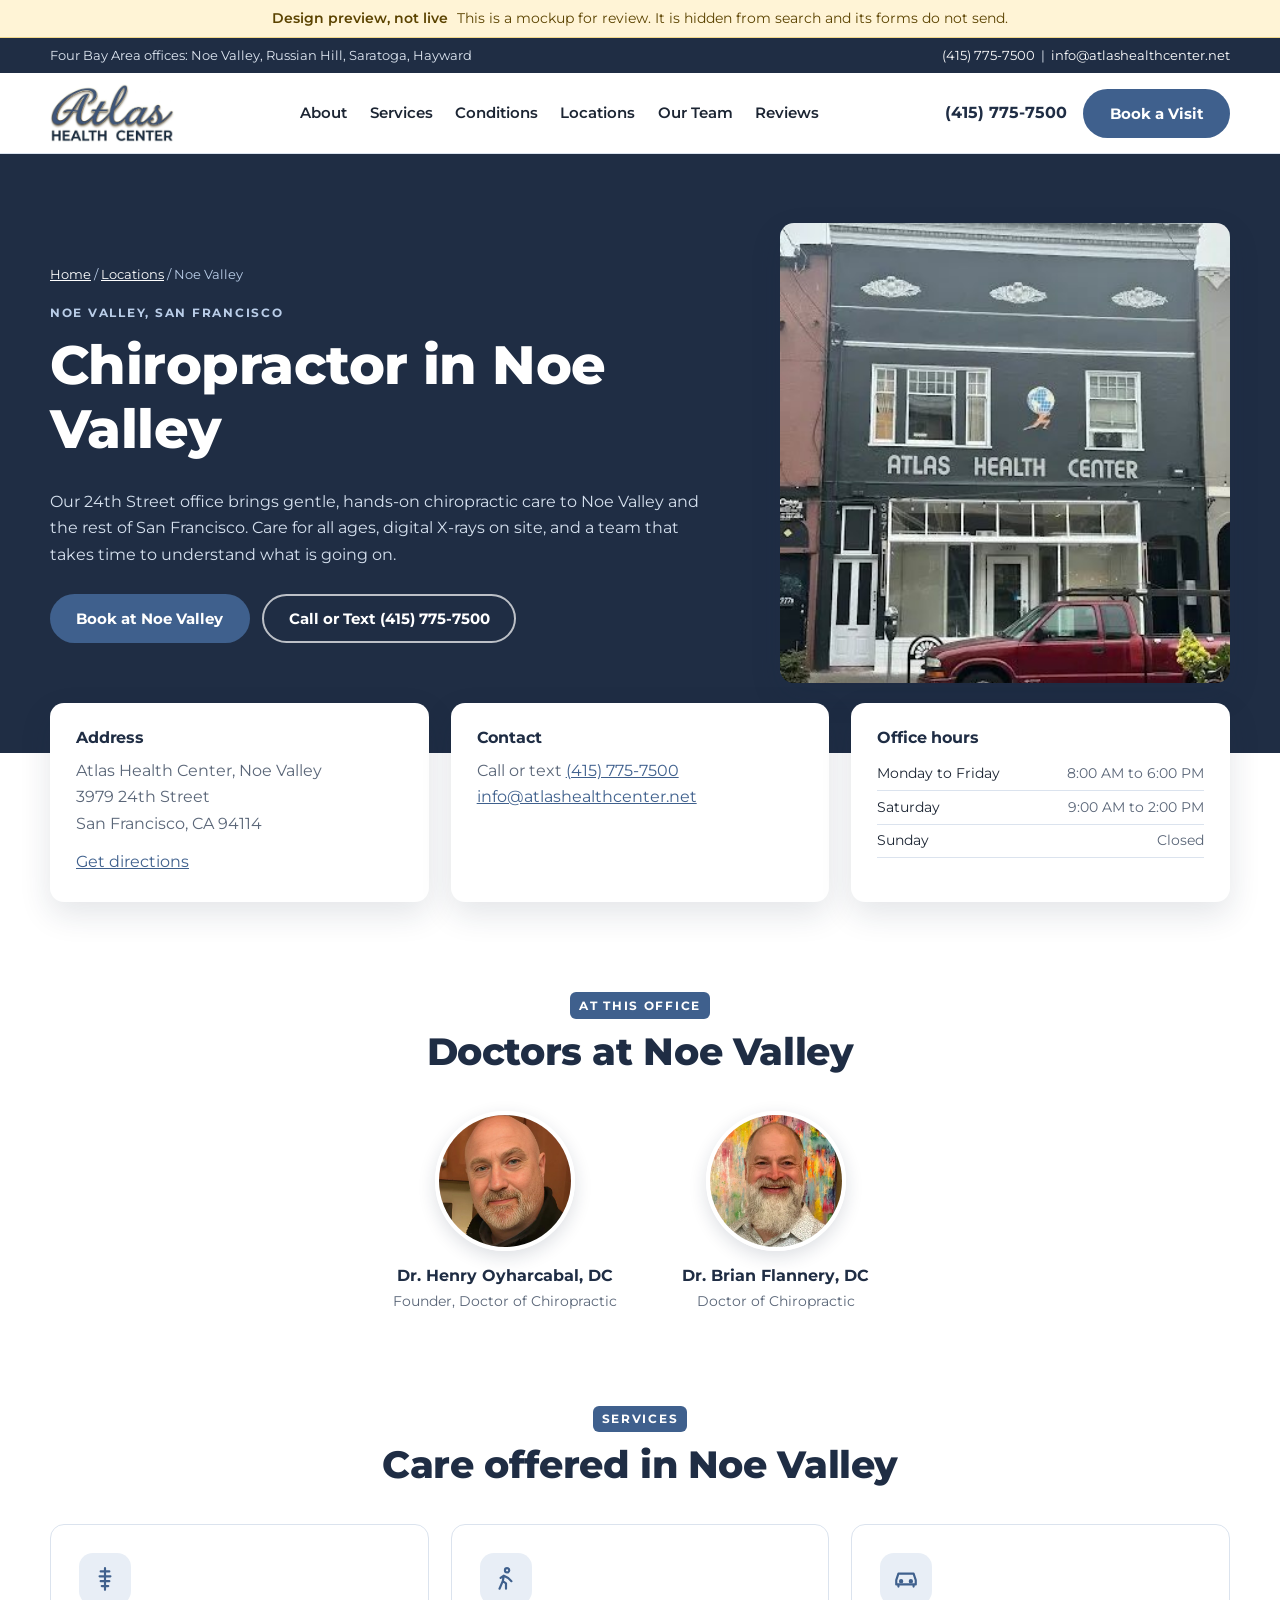
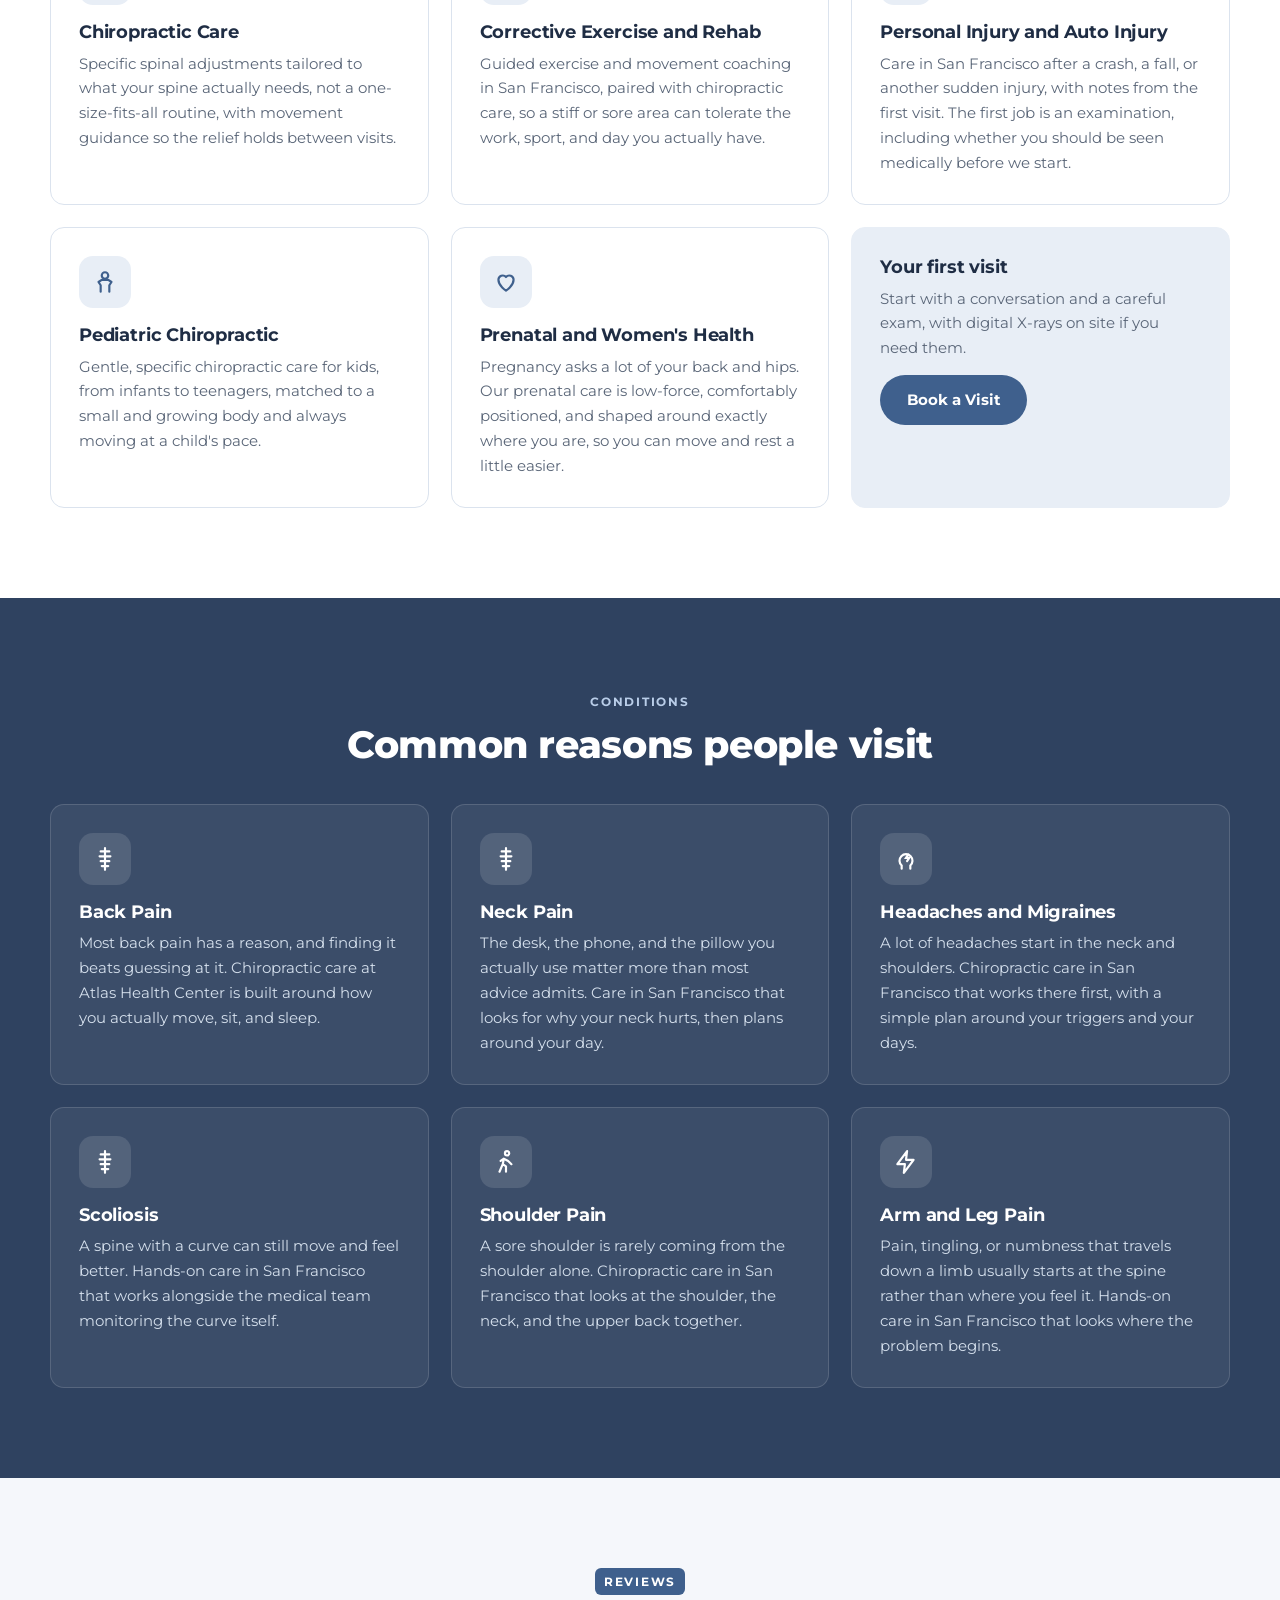
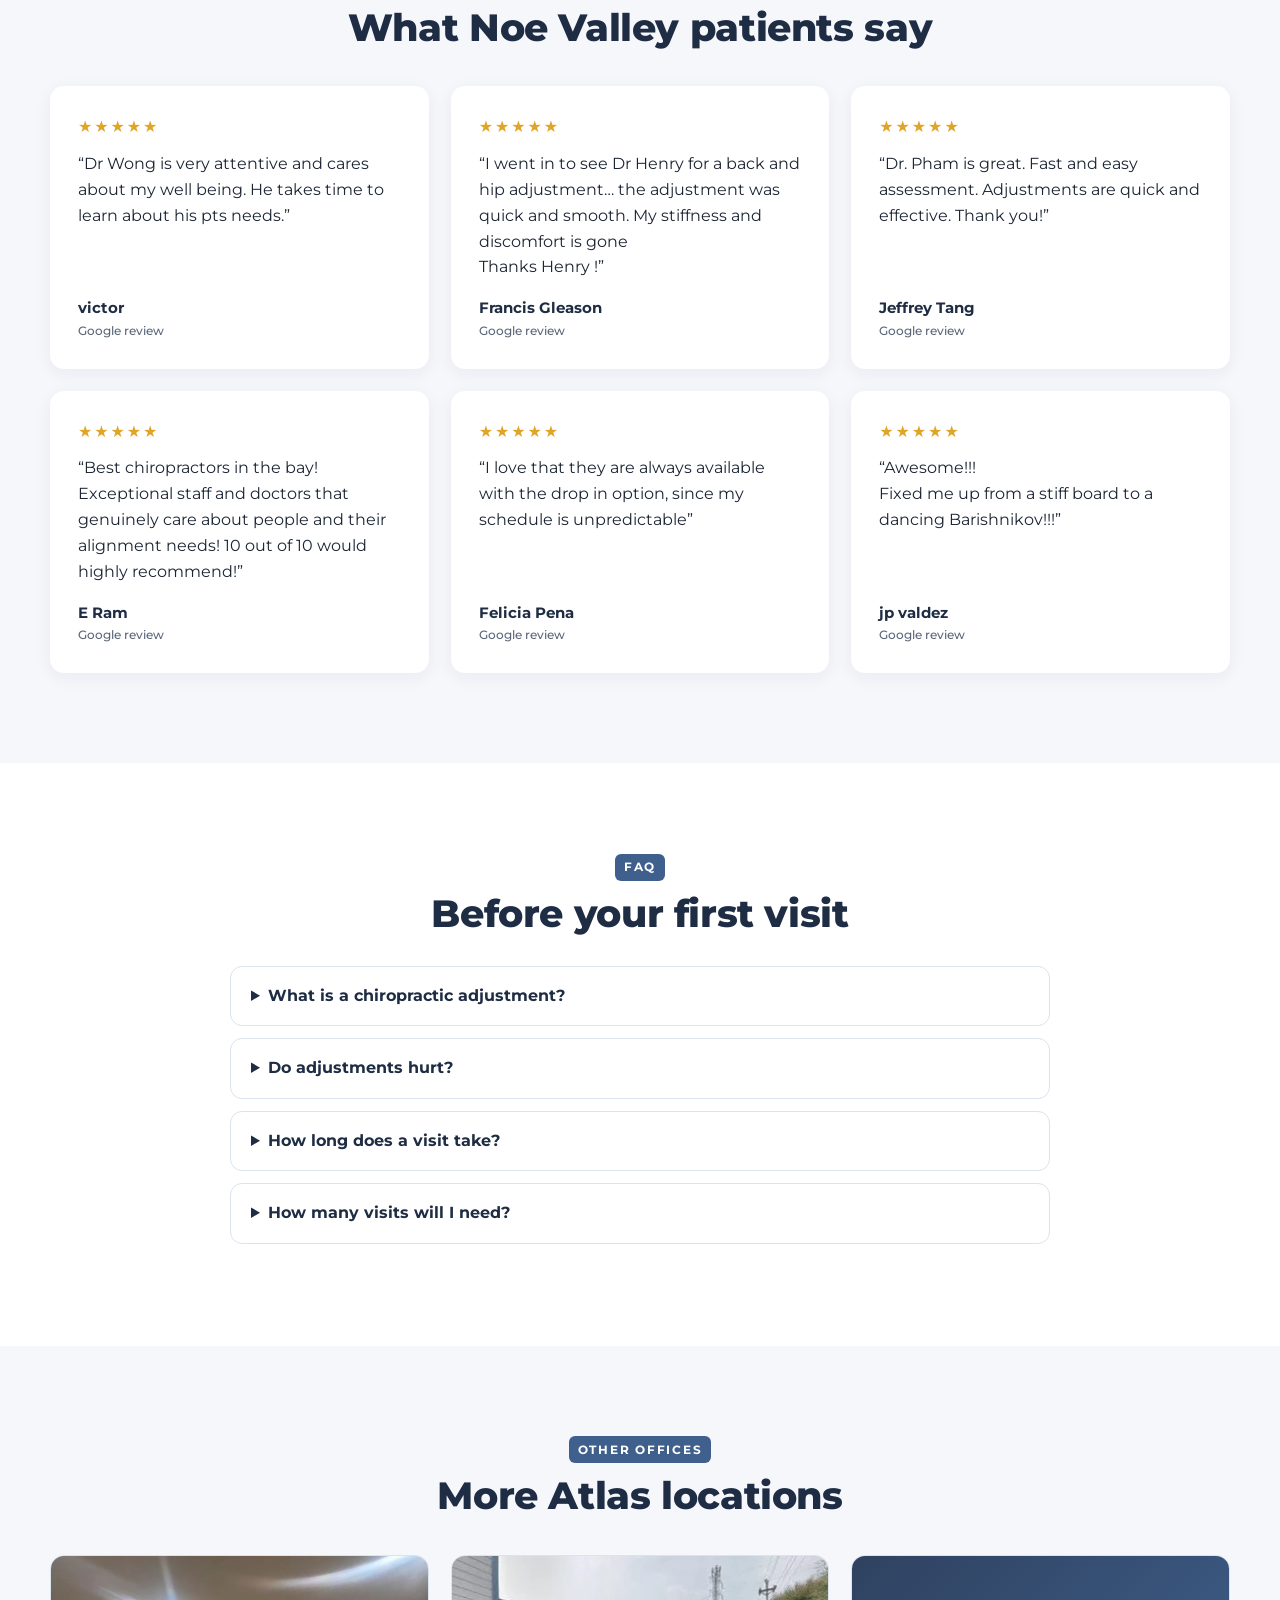
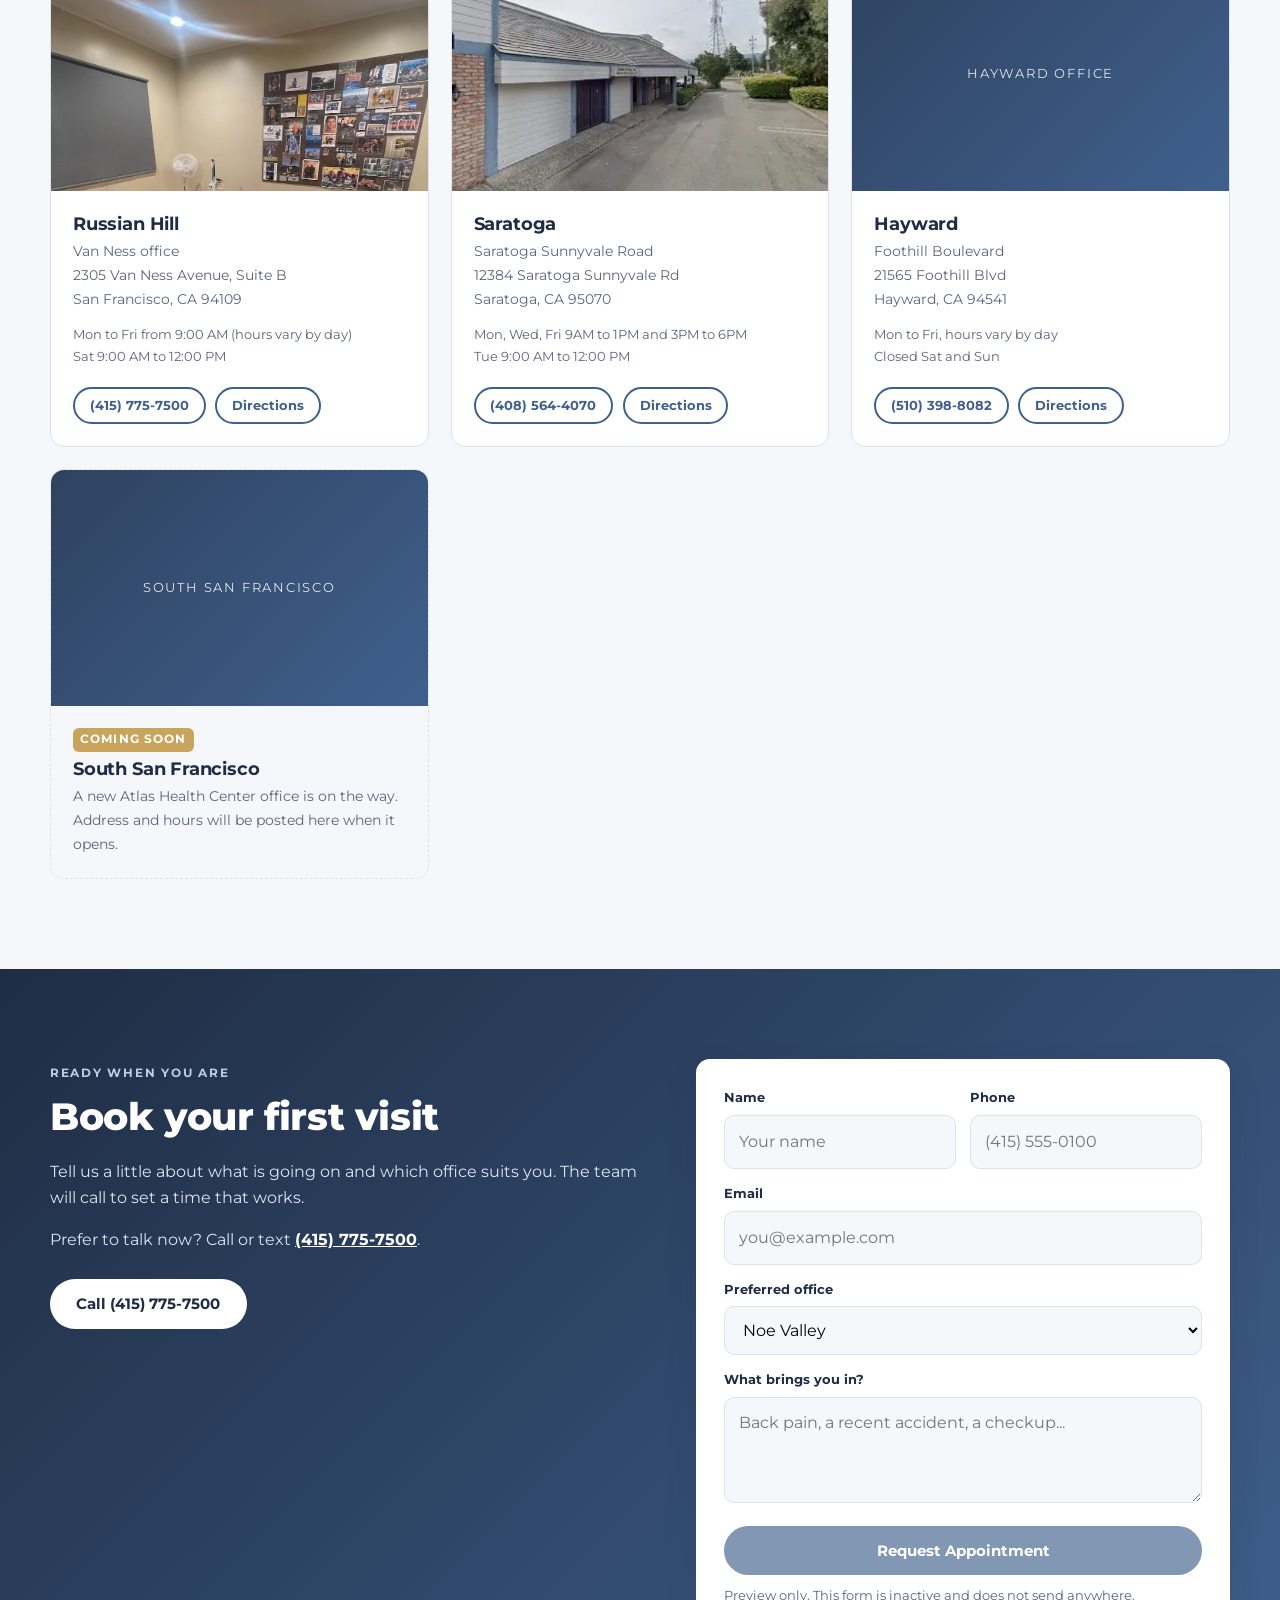
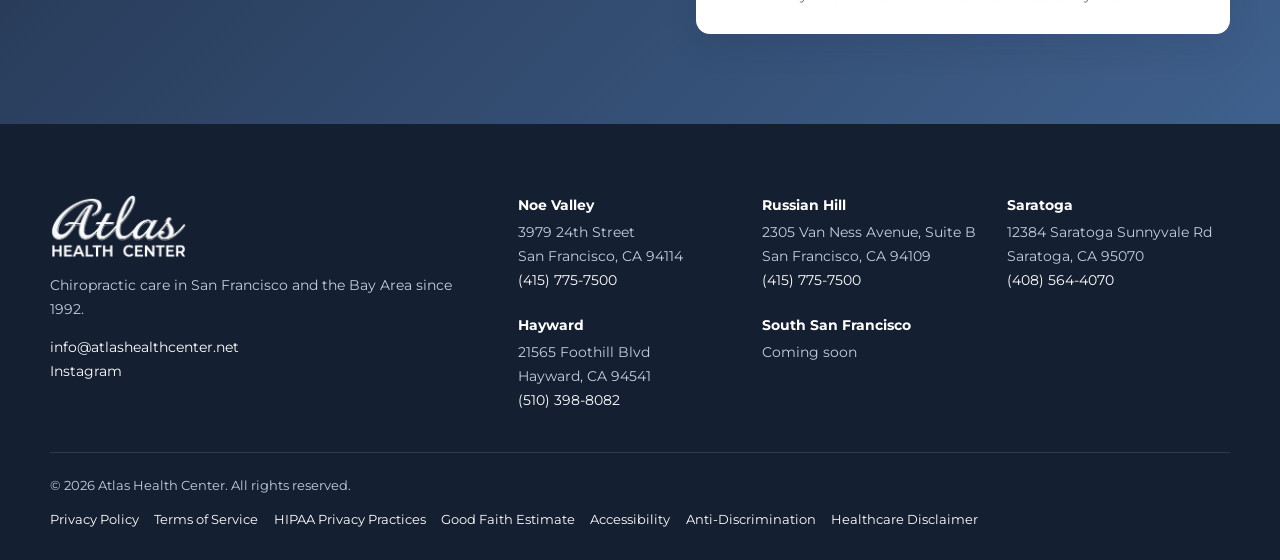
==== noe-valley/index.html @ 64e7df33 "Atlas Health Center preview: homepage + Noe Valley location page (noindex, preview only)" ====
<!doctype html>
<html lang="en"><head>
<meta charset="utf-8"><meta name="viewport" content="width=device-width,initial-scale=1">
<meta name="robots" content="noindex,nofollow"><meta name="googlebot" content="noindex,nofollow">
<title>Chiropractor in Noe Valley, San Francisco | Atlas Health Center</title><meta name="description" content="Atlas Health Center Noe Valley: chiropractic care at 3979 24th Street, San Francisco, CA 94114. Call or text (415) 775-7500.">
<link rel="icon" href="../assets/img/favicon.png">
<link rel="preconnect" href="https://fonts.googleapis.com"><link rel="preconnect" href="https://fonts.gstatic.com" crossorigin>
<link href="https://fonts.googleapis.com/css2?family=Montserrat:wght@400;500;600;700;800&display=swap" rel="stylesheet">
<link rel="stylesheet" href="../assets/css/site.css">
</head><body>
<div class="preview-banner">Design preview, not live <span>This is a mockup for review. It is hidden from search and its forms do not send.</span></div>
<div class="util"><div class="wrap"><span class="hide-m">Four Bay Area offices: Noe Valley, Russian Hill, Saratoga, Hayward</span><span><a href="tel:4157757500">(415) 775-7500</a> &nbsp;|&nbsp; <a href="mailto:info@atlashealthcenter.net">info@atlashealthcenter.net</a></span></div></div>
<header class="header"><div class="wrap">
<a class="logo" href="../" aria-label="Atlas Health Center home"><img src="../assets/img/atlas-logo.png" alt="Atlas Health Center" width="124" height="58"></a>
<nav class="nav" id="nav" aria-label="Main"><a href="../#about">About</a><a href="../#services">Services</a><a href="../#conditions">Conditions</a><a href="../#locations">Locations</a><a href="../#team">Our Team</a><a href="../#reviews">Reviews</a></nav>
<div class="head-cta"><a class="head-phone" href="tel:4157757500">(415) 775-7500</a><a class="btn btn-primary" href="#book">Book a Visit</a>
<button class="menu-btn" aria-label="Open menu" aria-expanded="false" onclick="var n=document.getElementById('nav');n.classList.toggle('open');this.setAttribute('aria-expanded',n.classList.contains('open'))"><span></span><span></span><span></span></button></div>
</div></header>
<main>
<section class="lhero"><div class="wrap split">
<div><div class="crumb"><a href="../">Home</a> / <a href="../#locations">Locations</a> / Noe Valley</div>
<span class="eyebrow">Noe Valley, San Francisco</span><h1>Chiropractor in Noe Valley</h1>
<p>Our 24th Street office brings gentle, hands-on chiropractic care to Noe Valley and the rest of San Francisco. Care for all ages, digital X-rays on site, and a team that takes time to understand what is going on.</p>
<div class="hero-actions"><a class="btn btn-primary" href="#book">Book at Noe Valley</a><a class="btn btn-ghost" href="tel:4157757500">Call or Text (415) 775-7500</a></div></div>
<img src="../assets/img/noe-valley-exterior.jpg" alt="Atlas Health Center storefront on 24th Street in Noe Valley" style="border-radius:var(--radius);object-fit:cover;width:100%">
</div></section>

<div class="wrap info">
<div class="ibox"><h3>Address</h3><p>Atlas Health Center, Noe Valley<br>3979 24th Street<br>San Francisco, CA 94114</p><p style="margin-top:12px"><a href="https://www.google.com/maps/search/?api=1&query=3979+24th+Street+San+Francisco+CA+94114" target="_blank" rel="noopener">Get directions</a></p></div>
<div class="ibox"><h3>Contact</h3><p>Call or text <a href="tel:4157757500">(415) 775-7500</a><br><a href="mailto:info@atlashealthcenter.net">info@atlashealthcenter.net</a></p></div>
<div class="ibox"><h3>Office hours</h3><table class="hours"><tr><td>Monday to Friday</td><td>8:00 AM to 6:00 PM</td></tr><tr><td>Saturday</td><td>9:00 AM to 2:00 PM</td></tr><tr><td>Sunday</td><td>Closed</td></tr></table></div>
</div>

<section><div class="wrap">
<div class="center"><span class="eyebrow tag">At this office</span><h2>Doctors at Noe Valley</h2></div>
<div class="grid team" style="margin-top:36px;max-width:520px;margin-inline:auto"><div class="tm"><img src="../assets/img/t-oyharcabal.jpg" alt="Dr. Henry Oyharcabal, DC" loading="lazy" width="140" height="140"><b>Dr. Henry Oyharcabal, DC</b><span>Founder, Doctor of Chiropractic</span></div><div class="tm"><img src="../assets/img/t-flannery.jpg" alt="Dr. Brian Flannery, DC" loading="lazy" width="140" height="140"><b>Dr. Brian Flannery, DC</b><span>Doctor of Chiropractic</span></div></div>
</div></section>

<section style="padding-top:0"><div class="wrap">
<div class="center"><span class="eyebrow tag">Services</span><h2>Care offered in Noe Valley</h2></div>
<div class="grid g3" style="margin-top:36px"><div class="scard"><div class="ic"><svg width="26" height="26" viewBox="0 0 24 24" fill="none" stroke="currentColor" stroke-width="2" stroke-linecap="round"><path d="M12 2v20M8 5h8M7 9.5h10M8 14h8M9 18.5h6"/></svg></div><h3>Chiropractic Care</h3><p>Specific spinal adjustments tailored to what your spine actually needs, not a one-size-fits-all routine, with movement guidance so the relief holds between visits.</p></div><div class="scard"><div class="ic"><svg width="26" height="26" viewBox="0 0 24 24" fill="none" stroke="currentColor" stroke-width="2" stroke-linecap="round" stroke-linejoin="round"><circle cx="13" cy="4" r="2"/><path d="M6 21l3-7 3 2v5M9 14l1-5 4 2 3 3M10 9l-3 2"/></svg></div><h3>Corrective Exercise and Rehab</h3><p>Guided exercise and movement coaching in San Francisco, paired with chiropractic care, so a stiff or sore area can tolerate the work, sport, and day you actually have.</p></div><div class="scard"><div class="ic"><svg width="26" height="26" viewBox="0 0 24 24" fill="none" stroke="currentColor" stroke-width="2" stroke-linecap="round" stroke-linejoin="round"><path d="M5 17h14M5 17v2M19 17v2M3 13l2-6h14l2 6v4H3z"/><circle cx="7.5" cy="14" r="1"/><circle cx="16.5" cy="14" r="1"/></svg></div><h3>Personal Injury and Auto Injury</h3><p>Care in San Francisco after a crash, a fall, or another sudden injury, with notes from the first visit. The first job is an examination, including whether you should be seen medically before we start.</p></div><div class="scard"><div class="ic"><svg width="26" height="26" viewBox="0 0 24 24" fill="none" stroke="currentColor" stroke-width="2" stroke-linecap="round" stroke-linejoin="round"><circle cx="12" cy="6" r="3"/><path d="M8 21v-6l-2-3 3-2h6l3 2-2 3v6"/></svg></div><h3>Pediatric Chiropractic</h3><p>Gentle, specific chiropractic care for kids, from infants to teenagers, matched to a small and growing body and always moving at a child's pace.</p></div><div class="scard"><div class="ic"><svg width="26" height="26" viewBox="0 0 24 24" fill="none" stroke="currentColor" stroke-width="2" stroke-linejoin="round"><path d="M12 20s-7-4.4-7-10a4 4 0 0 1 7-2.6A4 4 0 0 1 19 10c0 5.6-7 10-7 10z"/></svg></div><h3>Prenatal and Women's Health</h3><p>Pregnancy asks a lot of your back and hips. Our prenatal care is low-force, comfortably positioned, and shaped around exactly where you are, so you can move and rest a little easier.</p></div>
<div class="scard" style="background:var(--sky);border-color:var(--sky)"><h3>Your first visit</h3><p>Start with a conversation and a careful exam, with digital X-rays on site if you need them.</p><p style="margin-top:14px"><a class="btn btn-primary" href="#book">Book a Visit</a></p></div></div>
</div></section>

<section class="band"><div class="wrap">
<div class="center"><span class="eyebrow">Conditions</span><h2>Common reasons people visit</h2></div>
<div class="grid g3" style="margin-top:36px"><div class="scard"><div class="ic"><svg width="26" height="26" viewBox="0 0 24 24" fill="none" stroke="currentColor" stroke-width="2" stroke-linecap="round"><path d="M12 2v20M8 5h8M7 9.5h10M8 14h8M9 18.5h6"/></svg></div><h3>Back Pain</h3><p>Most back pain has a reason, and finding it beats guessing at it. Chiropractic care at Atlas Health Center is built around how you actually move, sit, and sleep.</p></div><div class="scard"><div class="ic"><svg width="26" height="26" viewBox="0 0 24 24" fill="none" stroke="currentColor" stroke-width="2" stroke-linecap="round"><path d="M12 2v20M8 5h8M7 9.5h10M8 14h8M9 18.5h6"/></svg></div><h3>Neck Pain</h3><p>The desk, the phone, and the pillow you actually use matter more than most advice admits. Care in San Francisco that looks for why your neck hurts, then plans around your day.</p></div><div class="scard"><div class="ic"><svg width="26" height="26" viewBox="0 0 24 24" fill="none" stroke="currentColor" stroke-width="2" stroke-linecap="round"><path d="M8 21v-3a6 6 0 1 1 8 0v3"/><path d="M14 8l-2 3h3l-2 3"/></svg></div><h3>Headaches and Migraines</h3><p>A lot of headaches start in the neck and shoulders. Chiropractic care in San Francisco that works there first, with a simple plan around your triggers and your days.</p></div><div class="scard"><div class="ic"><svg width="26" height="26" viewBox="0 0 24 24" fill="none" stroke="currentColor" stroke-width="2" stroke-linecap="round"><path d="M12 2v20M8 5h8M7 9.5h10M8 14h8M9 18.5h6"/></svg></div><h3>Scoliosis</h3><p>A spine with a curve can still move and feel better. Hands-on care in San Francisco that works alongside the medical team monitoring the curve itself.</p></div><div class="scard"><div class="ic"><svg width="26" height="26" viewBox="0 0 24 24" fill="none" stroke="currentColor" stroke-width="2" stroke-linecap="round" stroke-linejoin="round"><circle cx="13" cy="4" r="2"/><path d="M6 21l3-7 3 2v5M9 14l1-5 4 2 3 3M10 9l-3 2"/></svg></div><h3>Shoulder Pain</h3><p>A sore shoulder is rarely coming from the shoulder alone. Chiropractic care in San Francisco that looks at the shoulder, the neck, and the upper back together.</p></div><div class="scard"><div class="ic"><svg width="26" height="26" viewBox="0 0 24 24" fill="none" stroke="currentColor" stroke-width="2" stroke-linejoin="round"><path d="M13 2L4 14h7l-1 8 9-12h-7z"/></svg></div><h3>Arm and Leg Pain</h3><p>Pain, tingling, or numbness that travels down a limb usually starts at the spine rather than where you feel it. Hands-on care in San Francisco that looks where the problem begins.</p></div></div>
</div></section>

<section class="reviews"><div class="wrap">
<div class="center"><span class="eyebrow tag">Reviews</span><h2>What Noe Valley patients say</h2></div>
<div class="grid g3" style="margin-top:36px"><div class="rcard"><div class="stars" aria-label="5 stars">&#9733;&#9733;&#9733;&#9733;&#9733;</div><blockquote>&ldquo;Dr Wong is very attentive and cares about my well being. He takes time to learn about his pts needs.&rdquo;</blockquote><div class="who">victor<small>Google review</small></div></div><div class="rcard"><div class="stars" aria-label="5 stars">&#9733;&#9733;&#9733;&#9733;&#9733;</div><blockquote>&ldquo;I went in to see Dr Henry for a back and hip adjustment… the adjustment was quick and smooth. My stiffness and discomfort is gone<br>Thanks Henry !&rdquo;</blockquote><div class="who">Francis Gleason<small>Google review</small></div></div><div class="rcard"><div class="stars" aria-label="5 stars">&#9733;&#9733;&#9733;&#9733;&#9733;</div><blockquote>&ldquo;Dr. Pham is great. Fast and easy assessment. Adjustments are quick and effective. Thank you!&rdquo;</blockquote><div class="who">Jeffrey Tang<small>Google review</small></div></div><div class="rcard"><div class="stars" aria-label="5 stars">&#9733;&#9733;&#9733;&#9733;&#9733;</div><blockquote>&ldquo;Best chiropractors in the bay! Exceptional staff and doctors that genuinely care about people and their alignment needs! 10 out of 10 would highly recommend!&rdquo;</blockquote><div class="who">E Ram<small>Google review</small></div></div><div class="rcard"><div class="stars" aria-label="5 stars">&#9733;&#9733;&#9733;&#9733;&#9733;</div><blockquote>&ldquo;I love that they are always available with the drop in option, since my schedule is unpredictable&rdquo;</blockquote><div class="who">Felicia Pena<small>Google review</small></div></div><div class="rcard"><div class="stars" aria-label="5 stars">&#9733;&#9733;&#9733;&#9733;&#9733;</div><blockquote>&ldquo;Awesome!!!<br>Fixed me up from a stiff board to a dancing Barishnikov!!!&rdquo;</blockquote><div class="who">jp valdez<small>Google review</small></div></div></div>
</div></section>

<section><div class="wrap" style="max-width:820px">
<div class="center"><span class="eyebrow tag">FAQ</span><h2>Before your first visit</h2></div>
<div style="margin-top:30px"><details><summary>What is a chiropractic adjustment?</summary><p>A specific, controlled movement applied to a joint that has stiffened and stopped moving the way it should. Restoring that movement takes pressure off the irritated tissue around it and lets the area settle. The force is matched to you rather than to a fixed routine, so an adjustment for a 70-year-old and one for an athlete do not look the same.</p></details><details><summary>Do adjustments hurt?</summary><p>Usually not. Most people describe pressure and a quick movement, often with an audible release, and feel looser straight afterwards. If an area is already very irritated it can be briefly tender, and some people feel mildly achy the next day, which settles. Nothing here should have you bracing yourself, and if it does, tell us and we change the approach.</p></details><details><summary>How long does a visit take?</summary><p>A first visit takes longer because most of it is the conversation and the examination rather than the adjustment. Follow-up visits are usually short. We would rather use the first appointment working out whether we can help than rushing you onto the table.</p></details><details><summary>How many visits will I need?</summary><p>It depends on the problem, how long it has been going on, and how you respond, so anyone who gives you a number before examining you is guessing. We give you a realistic range after the first visit and review it as we go. If it is not helping, we will say so rather than keep booking you in.</p></details></div>
</div></section>

<section style="background:var(--mist)"><div class="wrap">
<div class="center"><span class="eyebrow tag">Other offices</span><h2>More Atlas locations</h2></div>
<div class="grid locs" style="margin-top:36px"><article class="lcard"><div class="ph"><img src="../assets/img/russian-hill-room.jpg" alt="Atlas Health Center Russian Hill office" loading="lazy"></div><div class="bd"><h3>Russian Hill</h3><p class="addr">Van Ness office<br>2305 Van Ness Avenue, Suite B<br>San Francisco, CA 94109</p><p class="hrs">Mon to Fri from 9:00 AM (hours vary by day)<br>Sat 9:00 AM to 12:00 PM</p>
<div class="acts"><a class="btn btn-outline" href="tel:4157757500">(415) 775-7500</a><a class="btn btn-outline" href="https://www.google.com/maps/search/?api=1&query=2305+Van+Ness+Avenue+San+Francisco+CA+94109" target="_blank" rel="noopener">Directions</a></div></div></article><article class="lcard"><div class="ph"><img src="../assets/img/saratoga.jpg" alt="Atlas Health Center Saratoga office" loading="lazy"></div><div class="bd"><h3>Saratoga</h3><p class="addr">Saratoga Sunnyvale Road<br>12384 Saratoga Sunnyvale Rd<br>Saratoga, CA 95070</p><p class="hrs">Mon, Wed, Fri 9AM to 1PM and 3PM to 6PM<br>Tue 9:00 AM to 12:00 PM</p>
<div class="acts"><a class="btn btn-outline" href="tel:4085644070">(408) 564-4070</a><a class="btn btn-outline" href="https://www.google.com/maps/search/?api=1&query=12384+Saratoga+Sunnyvale+Rd+Saratoga+CA+95070" target="_blank" rel="noopener">Directions</a></div></div></article><article class="lcard"><div class="ph"><div class="mono">Hayward office</div></div><div class="bd"><h3>Hayward</h3><p class="addr">Foothill Boulevard<br>21565 Foothill Blvd<br>Hayward, CA 94541</p><p class="hrs">Mon to Fri, hours vary by day<br>Closed Sat and Sun</p>
<div class="acts"><a class="btn btn-outline" href="tel:5103988082">(510) 398-8082</a><a class="btn btn-outline" href="https://www.google.com/maps/search/?api=1&query=21565+Foothill+Blvd+Hayward+CA+94541" target="_blank" rel="noopener">Directions</a></div></div></article><article class="lcard soon"><div class="ph"><div class="mono">South San Francisco</div></div><div class="bd"><span class="badge">Coming soon</span><h3>South San Francisco</h3><p class="addr">A new Atlas Health Center office is on the way. Address and hours will be posted here when it opens.</p></div></article></div>
</div></section>
<section class="book" id="book"><div class="wrap split">
<div><span class="eyebrow" style="color:#b9cde8">Ready when you are</span><h2>Book your first visit</h2>
<p>Tell us a little about what is going on and which office suits you. The team will call to set a time that works.</p>
<p>Prefer to talk now? Call or text <a href="tel:4157757500" style="color:#fff;font-weight:700">(415) 775-7500</a>.</p>
<div class="hero-actions"><a class="btn btn-light" href="tel:4157757500">Call (415) 775-7500</a></div></div>
<form class="form" action="javascript:void(0)" onsubmit="return false" aria-label="Appointment request (preview, does not send)">
<div class="row"><div><label for="fn">Name</label><input id="fn" name="name" autocomplete="name" placeholder="Your name"></div><div><label for="fp">Phone</label><input id="fp" name="phone" type="tel" autocomplete="tel" placeholder="(415) 555-0100"></div></div>
<label for="fe">Email</label><input id="fe" name="email" type="email" autocomplete="email" placeholder="you@example.com">
<label for="fo">Preferred office</label><select id="fo" name="office"><option selected>Noe Valley</option><option>Russian Hill</option><option>Saratoga</option><option>Hayward</option></select>
<label for="fm">What brings you in?</label><textarea id="fm" name="message" rows="3" placeholder="Back pain, a recent accident, a checkup..."></textarea>
<button class="btn btn-primary" type="button" disabled>Request Appointment</button>
<p class="note">Preview only. This form is inactive and does not send anywhere.</p></form></div></section>
</main>
<footer class="footer"><div class="wrap"><div class="fgrid">
<div><img src="../assets/img/atlas-logo-white.png" alt="Atlas Health Center" width="137" height="64"><p>Chiropractic care in San Francisco and the Bay Area since 1992.</p><p><a href="mailto:info@atlashealthcenter.net">info@atlashealthcenter.net</a><br><a href="https://www.instagram.com/atlashealthcenter/" rel="noopener" target="_blank">Instagram</a></p></div>
<div class="foffices"><div><b>Noe Valley</b>3979 24th Street<br>San Francisco, CA 94114<br><a href="tel:4157757500">(415) 775-7500</a></div><div><b>Russian Hill</b>2305 Van Ness Avenue, Suite B<br>San Francisco, CA 94109<br><a href="tel:4157757500">(415) 775-7500</a></div><div><b>Saratoga</b>12384 Saratoga Sunnyvale Rd<br>Saratoga, CA 95070<br><a href="tel:4085644070">(408) 564-4070</a></div><div><b>Hayward</b>21565 Foothill Blvd<br>Hayward, CA 94541<br><a href="tel:5103988082">(510) 398-8082</a></div><div><b>South San Francisco</b>Coming soon</div></div></div>
<div class="legal"><span>&copy; 2026 Atlas Health Center. All rights reserved.</span><nav aria-label="Legal"><a href="../legal/#privacy-policy">Privacy Policy</a><a href="../legal/#terms-of-service">Terms of Service</a><a href="../legal/#hipaa-privacy-practices">HIPAA Privacy Practices</a><a href="../legal/#good-faith-estimate">Good Faith Estimate</a><a href="../legal/#accessibility-statement">Accessibility</a><a href="../legal/#anti-discrimination">Anti-Discrimination</a><a href="../legal/#healthcare-disclaimer">Healthcare Disclaimer</a></nav></div></div></footer>
<div class="mbar"><a href="tel:4157757500">Call</a><a href="#book">Book a Visit</a></div>
</body></html>
---- assets/css/site.css ----
:root{--navy:#2f4260;--navy-d:#1f2d44;--blue:#3f608d;--sky:#e8eef6;--mist:#f5f7fb;--ink:#1c2533;--muted:#5a6678;--line:#dbe3ee;--gold:#c9a45c;--radius:14px;--shadow:0 12px 32px rgba(23,38,62,.12)}
*{box-sizing:border-box}html{scroll-behavior:smooth}body{margin:0;font-family:Montserrat,system-ui,-apple-system,"Segoe UI",sans-serif;color:var(--ink);font-size:16px;line-height:1.65;background:#fff;-webkit-font-smoothing:antialiased}
img{max-width:100%;display:block}a{color:var(--blue)}
.wrap{width:min(1180px,100% - 40px);margin-inline:auto}
h1,h2,h3{line-height:1.18;margin:0 0 .5em;color:var(--navy-d);letter-spacing:-.01em}
h1{font-size:clamp(2rem,4.6vw,3.4rem);font-weight:800}h2{font-size:clamp(1.6rem,3vw,2.4rem);font-weight:800}h3{font-size:1.15rem;font-weight:700}
p{margin:0 0 1em}
.eyebrow{display:inline-block;font-size:.78rem;font-weight:700;letter-spacing:.14em;text-transform:uppercase;color:var(--blue);margin-bottom:.8em}
.eyebrow.tag{background:var(--blue);color:#fff;padding:.25em .7em;border-radius:6px}
.btn{display:inline-flex;align-items:center;justify-content:center;gap:.5em;font:700 .95rem/1 Montserrat,sans-serif;padding:1em 1.6em;border-radius:999px;text-decoration:none;border:2px solid transparent;cursor:pointer;transition:transform .15s,background .15s}
.btn:hover{transform:translateY(-1px)}.btn-primary{background:var(--blue);color:#fff}.btn-primary:hover{background:var(--navy)}
.btn-light{background:#fff;color:var(--navy-d)}.btn-ghost{border-color:rgba(255,255,255,.7);color:#fff}.btn-outline{border-color:var(--blue);color:var(--blue);background:#fff}
/* preview banner */
.preview-banner{background:#fff4d6;color:#5b4300;text-align:center;font-size:.85rem;font-weight:600;padding:.55em 1em;border-bottom:1px solid #f0d78c}
.preview-banner span{font-weight:400;margin-left:.4em}
/* utility + header */
.util{background:var(--navy-d);color:#dfe7f2;font-size:.82rem}.util .wrap{display:flex;justify-content:space-between;gap:1em;padding:.5em 0;flex-wrap:wrap}.util a{color:#fff;text-decoration:none}
.header{position:sticky;top:0;z-index:50;background:#fff;box-shadow:0 1px 0 var(--line)}
.header .wrap{display:flex;align-items:center;justify-content:space-between;gap:1.2em;padding:.7em 0}
.logo img{height:58px;width:auto}
.nav{display:flex;align-items:center;gap:1.4em}.nav a{color:var(--ink);text-decoration:none;font-weight:600;font-size:.92rem}.nav a:hover{color:var(--blue)}
.head-cta{display:flex;align-items:center;gap:1em}.head-phone{font-weight:700;color:var(--navy-d);text-decoration:none;white-space:nowrap}
.menu-btn{display:none;background:none;border:0;padding:.5em;cursor:pointer}.menu-btn span{display:block;width:26px;height:3px;background:var(--navy-d);margin:5px 0;border-radius:2px}
/* hero */
.hero{position:relative;color:#fff;background:var(--navy-d) center/cover no-repeat;overflow:hidden}
.hero::before{content:"";position:absolute;inset:0;background:linear-gradient(90deg,rgba(23,34,54,.94) 0%,rgba(23,34,54,.82) 42%,rgba(23,34,54,.35) 100%)}
.hero .wrap{position:relative;padding:110px 0 170px}.hero h1{color:#fff;max-width:640px}.hero p.lead{font-size:1.12rem;max-width:560px;color:#e3eaf4}
.hero .eyebrow{color:#b9cde8}.hero-actions{display:flex;gap:.8em;flex-wrap:wrap;margin-top:1.6em}
.hero-points{display:flex;gap:1.6em;flex-wrap:wrap;margin-top:2em;font-size:.9rem;color:#d6e1ef;padding:0;list-style:none}.hero-points li::before{content:"\2713";margin-right:.45em;color:var(--gold);font-weight:800}
/* overlap cards */
.overlap{position:relative;margin-top:-110px;z-index:2}.overlap .wrap{display:grid;grid-template-columns:repeat(3,1fr);gap:22px}
.ocard{background:#fff;border-radius:var(--radius);box-shadow:var(--shadow);padding:30px 26px;text-align:center}
.ocard .ic{width:48px;height:48px;border-radius:50%;background:var(--sky);display:grid;place-items:center;margin:0 auto 12px;color:var(--blue)}
.ocard.feature{background:var(--blue);color:#fff;transform:translateY(-14px)}.ocard.feature h3{color:#fff;font-size:1.5rem}.ocard.feature .ic{background:rgba(255,255,255,.15);color:#fff}
.ocard p{color:var(--muted);font-size:.93rem}.ocard.feature p{color:#e3ecf8}
section{padding:90px 0}.center{text-align:center}.sub{color:var(--muted);max-width:640px;margin-inline:auto}
/* about split */
.split{display:grid;grid-template-columns:1.05fr .95fr;gap:56px;align-items:center}
.split img{border-radius:var(--radius);box-shadow:var(--shadow);aspect-ratio:4/5;object-fit:cover;width:100%}
.facts{display:grid;grid-template-columns:repeat(2,1fr);gap:14px;margin-top:1.4em}.fact{background:var(--mist);border-radius:12px;padding:16px}.fact b{display:block;color:var(--navy-d);font-size:1.05rem}.fact span{font-size:.86rem;color:var(--muted)}
/* cards grid */
.grid{display:grid;gap:22px}.g3{grid-template-columns:repeat(3,1fr)}.g4{grid-template-columns:repeat(4,1fr)}.g2{grid-template-columns:repeat(2,1fr)}
.scard{background:#fff;border:1px solid var(--line);border-radius:var(--radius);padding:28px;transition:box-shadow .2s,transform .2s}.scard:hover{box-shadow:var(--shadow);transform:translateY(-2px)}
.scard .ic{width:52px;height:52px;border-radius:14px;background:var(--sky);color:var(--blue);display:grid;place-items:center;margin-bottom:16px}
.scard p{color:var(--muted);font-size:.94rem;margin:0}
.band{background:var(--navy);color:#fff;position:relative}.band h2,.band h3{color:#fff}.band .sub{color:#cfdbea}.band .eyebrow{color:#b9cde8}
.band .scard{background:rgba(255,255,255,.06);border-color:rgba(255,255,255,.14)}.band .scard p{color:#d4dfec}.band .scard .ic{background:rgba(255,255,255,.12);color:#fff}
.wave{display:block;width:100%;height:50px}
/* steps */
.steps{display:grid;gap:26px}.step{display:grid;grid-template-columns:52px 1fr;gap:18px;align-items:start}.step .n{width:52px;height:52px;border-radius:50%;border:2px solid var(--blue);color:var(--blue);font-weight:800;display:grid;place-items:center;font-size:1.2rem}
.step p{color:var(--muted);margin:0}
/* reviews */
.reviews{background:var(--mist)}.rcard{background:#fff;border-radius:var(--radius);padding:28px;box-shadow:0 4px 18px rgba(23,38,62,.06);display:flex;flex-direction:column}
.stars{color:#e0a526;letter-spacing:.12em;font-size:1rem;margin-bottom:10px}.rcard blockquote{margin:0 0 16px;font-size:.98rem;flex:1}.rcard .who{font-weight:700;color:var(--navy-d);font-size:.92rem}.rcard .who small{display:block;font-weight:500;color:var(--muted)}
/* locations */
.lcard{background:#fff;border:1px solid var(--line);border-radius:var(--radius);overflow:hidden;display:flex;flex-direction:column}
.lcard .ph{aspect-ratio:16/10;background:linear-gradient(135deg,var(--navy),var(--blue));display:grid;place-items:center;color:#fff;overflow:hidden}.lcard .ph img{width:100%;height:100%;object-fit:cover}
.lcard .ph .mono{font-size:.8rem;letter-spacing:.14em;text-transform:uppercase;opacity:.85}
.lcard .bd{padding:22px;display:flex;flex-direction:column;gap:.35em;flex:1}.lcard h3{margin:0}.lcard .addr{color:var(--muted);font-size:.9rem;margin:0}
.lcard .hrs{font-size:.84rem;color:var(--muted);margin:.4em 0 0}.lcard .acts{display:flex;gap:.6em;flex-wrap:wrap;margin-top:auto;padding-top:14px}.lcard .acts .btn{padding:.75em 1.1em;font-size:.84rem}
.lcard.soon{border-style:dashed;background:var(--mist)}.badge{display:inline-block;font-size:.72rem;font-weight:700;letter-spacing:.1em;text-transform:uppercase;background:var(--gold);color:#fff;padding:.25em .6em;border-radius:6px;align-self:flex-start}
.locs{grid-template-columns:repeat(3,1fr)}
/* team */
.team{grid-template-columns:repeat(auto-fill,minmax(170px,1fr))}.tm{text-align:center}.tm img{width:140px;height:140px;border-radius:50%;object-fit:cover;margin:0 auto 12px;border:4px solid #fff;box-shadow:0 6px 18px rgba(23,38,62,.14)}
.tm b{display:block;color:var(--navy-d);font-size:.98rem}.tm span{font-size:.85rem;color:var(--muted)}
/* explore list */
.explore{display:grid;grid-template-columns:repeat(3,1fr);gap:24px}.explore ul{list-style:none;padding:0;margin:0}.explore li{padding:.25em 0;font-size:.92rem;color:var(--muted)}.explore li::before{content:"\2022";color:var(--blue);margin-right:.5em}
/* book */
.book{background:linear-gradient(135deg,var(--navy-d),var(--blue));color:#fff}.book h2{color:#fff}.book .split{align-items:start}.book p{color:#dbe5f2}
.form{background:#fff;color:var(--ink);border-radius:var(--radius);padding:28px;box-shadow:var(--shadow)}
.form label{display:block;font-size:.82rem;font-weight:700;margin:0 0 6px;color:var(--navy-d)}.form .row{display:grid;grid-template-columns:1fr 1fr;gap:14px}
.form input,.form select,.form textarea{width:100%;font:inherit;font-size:16px;padding:.8em .9em;border:1px solid var(--line);border-radius:10px;margin-bottom:14px;background:var(--mist)}
.form .note{font-size:.8rem;color:var(--muted);margin:10px 0 0}.form .btn{width:100%}.form .btn[disabled]{opacity:.65;cursor:not-allowed}
/* faq */
details{border:1px solid var(--line);border-radius:12px;padding:16px 20px;margin-bottom:12px;background:#fff}summary{font-weight:700;cursor:pointer;color:var(--navy-d)}details p{margin:.8em 0 0;color:var(--muted)}
/* location page */
.lhero{background:var(--navy-d);color:#fff;padding:70px 0}.lhero h1{color:#fff}.lhero .eyebrow{color:#b9cde8}.lhero p{color:#d6e1ef}
.lhero .split{grid-template-columns:1.2fr .8fr}.lhero img{aspect-ratio:5/6;max-height:460px}
.crumb{font-size:.82rem;color:#b9cde8;margin-bottom:1em}.crumb a{color:#fff}
.info{display:grid;grid-template-columns:1fr 1fr 1fr;gap:22px;margin-top:-50px;position:relative}
.ibox{background:#fff;border-radius:var(--radius);box-shadow:var(--shadow);padding:26px}.ibox h3{font-size:1rem;margin-bottom:.6em}.ibox p{margin:0;color:var(--muted)}
.hours{width:100%;border-collapse:collapse;font-size:.9rem}.hours td{padding:.3em 0;border-bottom:1px solid var(--line)}.hours td:last-child{text-align:right;color:var(--muted)}
/* footer */
.footer{background:#141f31;color:#c4cfdd;padding:70px 0 30px;font-size:.9rem}.footer a{color:#fff;text-decoration:none}
.fgrid{display:grid;grid-template-columns:1.2fr 2fr;gap:40px}.foffices{display:grid;grid-template-columns:repeat(3,1fr);gap:22px}.foffices b{color:#fff;display:block;margin-bottom:.2em}
.footer img{height:64px;width:auto;margin-bottom:16px}
.legal{border-top:1px solid rgba(255,255,255,.12);margin-top:40px;padding-top:22px;display:flex;justify-content:space-between;gap:1em;flex-wrap:wrap;font-size:.8rem}.legal nav{display:flex;flex-wrap:wrap;gap:.4em 1.2em}
.mbar{display:none}
/* responsive */
@media (max-width:1060px){.nav{display:none}.menu-btn{display:block}.nav.open{display:flex;position:absolute;top:100%;left:0;right:0;flex-direction:column;align-items:flex-start;background:#fff;padding:18px 20px 24px;box-shadow:0 10px 20px rgba(0,0,0,.08);gap:.9em}.header .wrap{position:relative}}
@media (max-width:900px){.g3,.g4,.locs{grid-template-columns:repeat(2,1fr)}.split,.lhero .split{grid-template-columns:1fr;gap:34px}.overlap .wrap{grid-template-columns:1fr}.ocard.feature{transform:none}.info{grid-template-columns:1fr;margin-top:30px}.fgrid{grid-template-columns:1fr}.explore{grid-template-columns:1fr 1fr}}
@media (max-width:620px){section{padding:64px 0}.g3,.g4,.g2,.locs{grid-template-columns:1fr}.hero .wrap{padding:64px 0 140px}.hero::before{background:linear-gradient(180deg,rgba(23,34,54,.82),rgba(23,34,54,.92))}
.head-phone,.head-cta .btn{display:none}.logo img{height:46px}.util .wrap{justify-content:center;text-align:center}.util .hide-m{display:none}
.facts{grid-template-columns:1fr 1fr}.form .row{grid-template-columns:1fr}.foffices{grid-template-columns:1fr}.explore{grid-template-columns:1fr}.team{grid-template-columns:1fr 1fr}.tm img{width:116px;height:116px}
.lhero{padding:44px 0 50px}.lhero img{max-height:340px;aspect-ratio:4/5}
.mbar{display:grid;grid-template-columns:1fr 1fr;position:fixed;left:0;right:0;bottom:0;z-index:60;box-shadow:0 -4px 14px rgba(0,0,0,.12)}.mbar a{padding:15px;text-align:center;font-weight:700;text-decoration:none;color:#fff;background:var(--navy-d)}.mbar a+a{background:var(--blue)}body{padding-bottom:54px}}
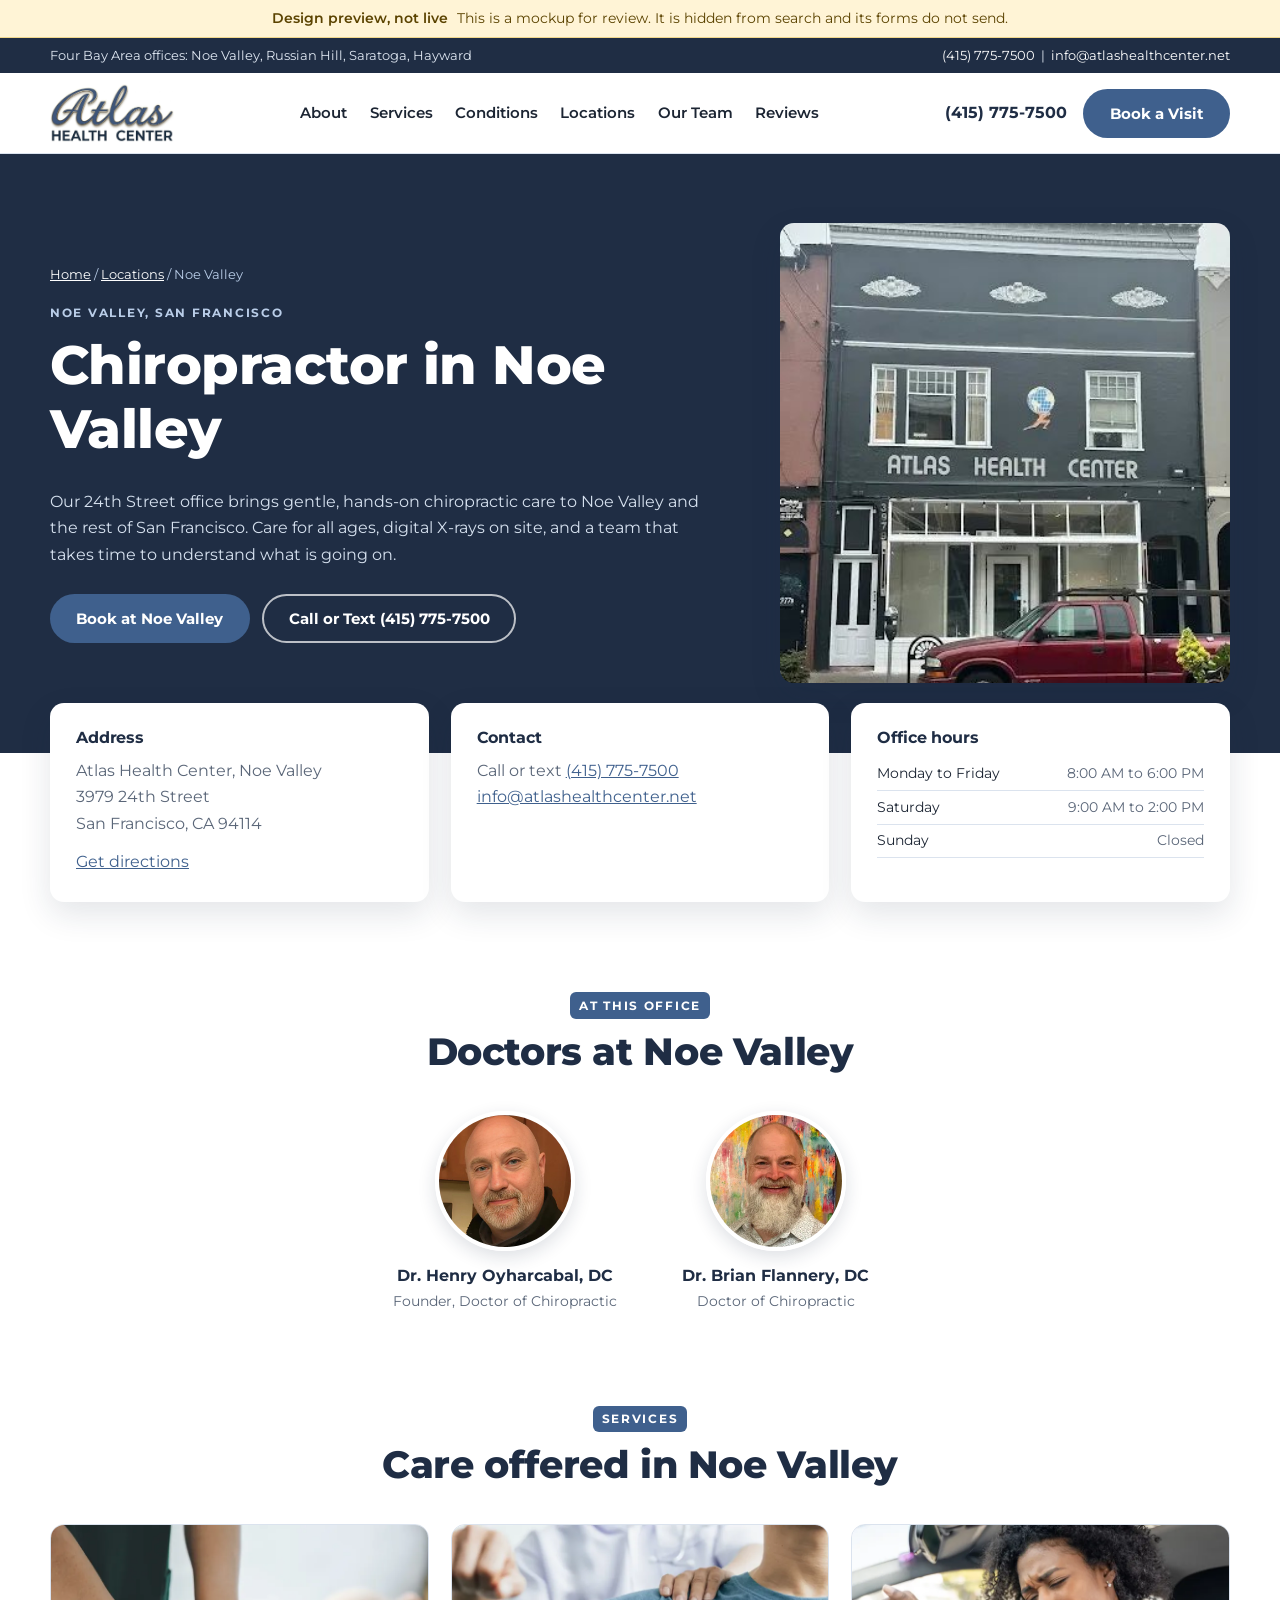
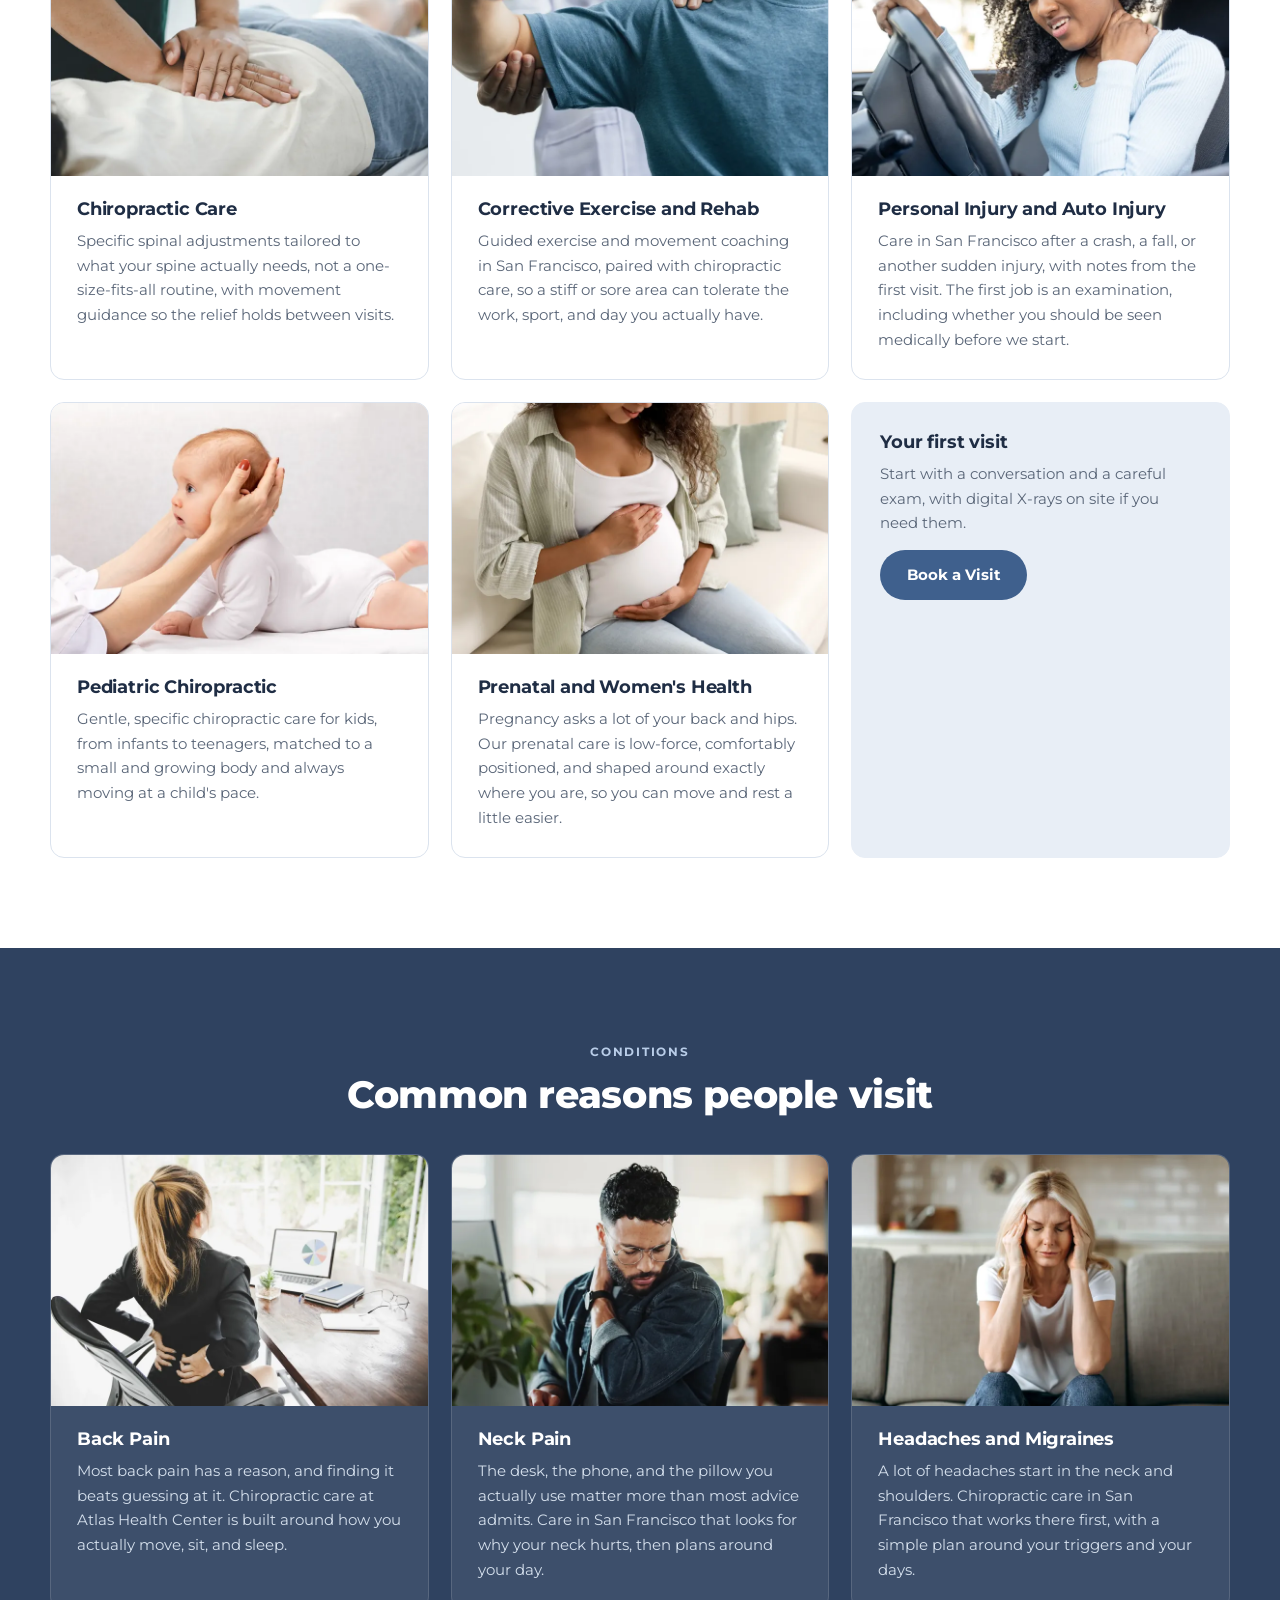
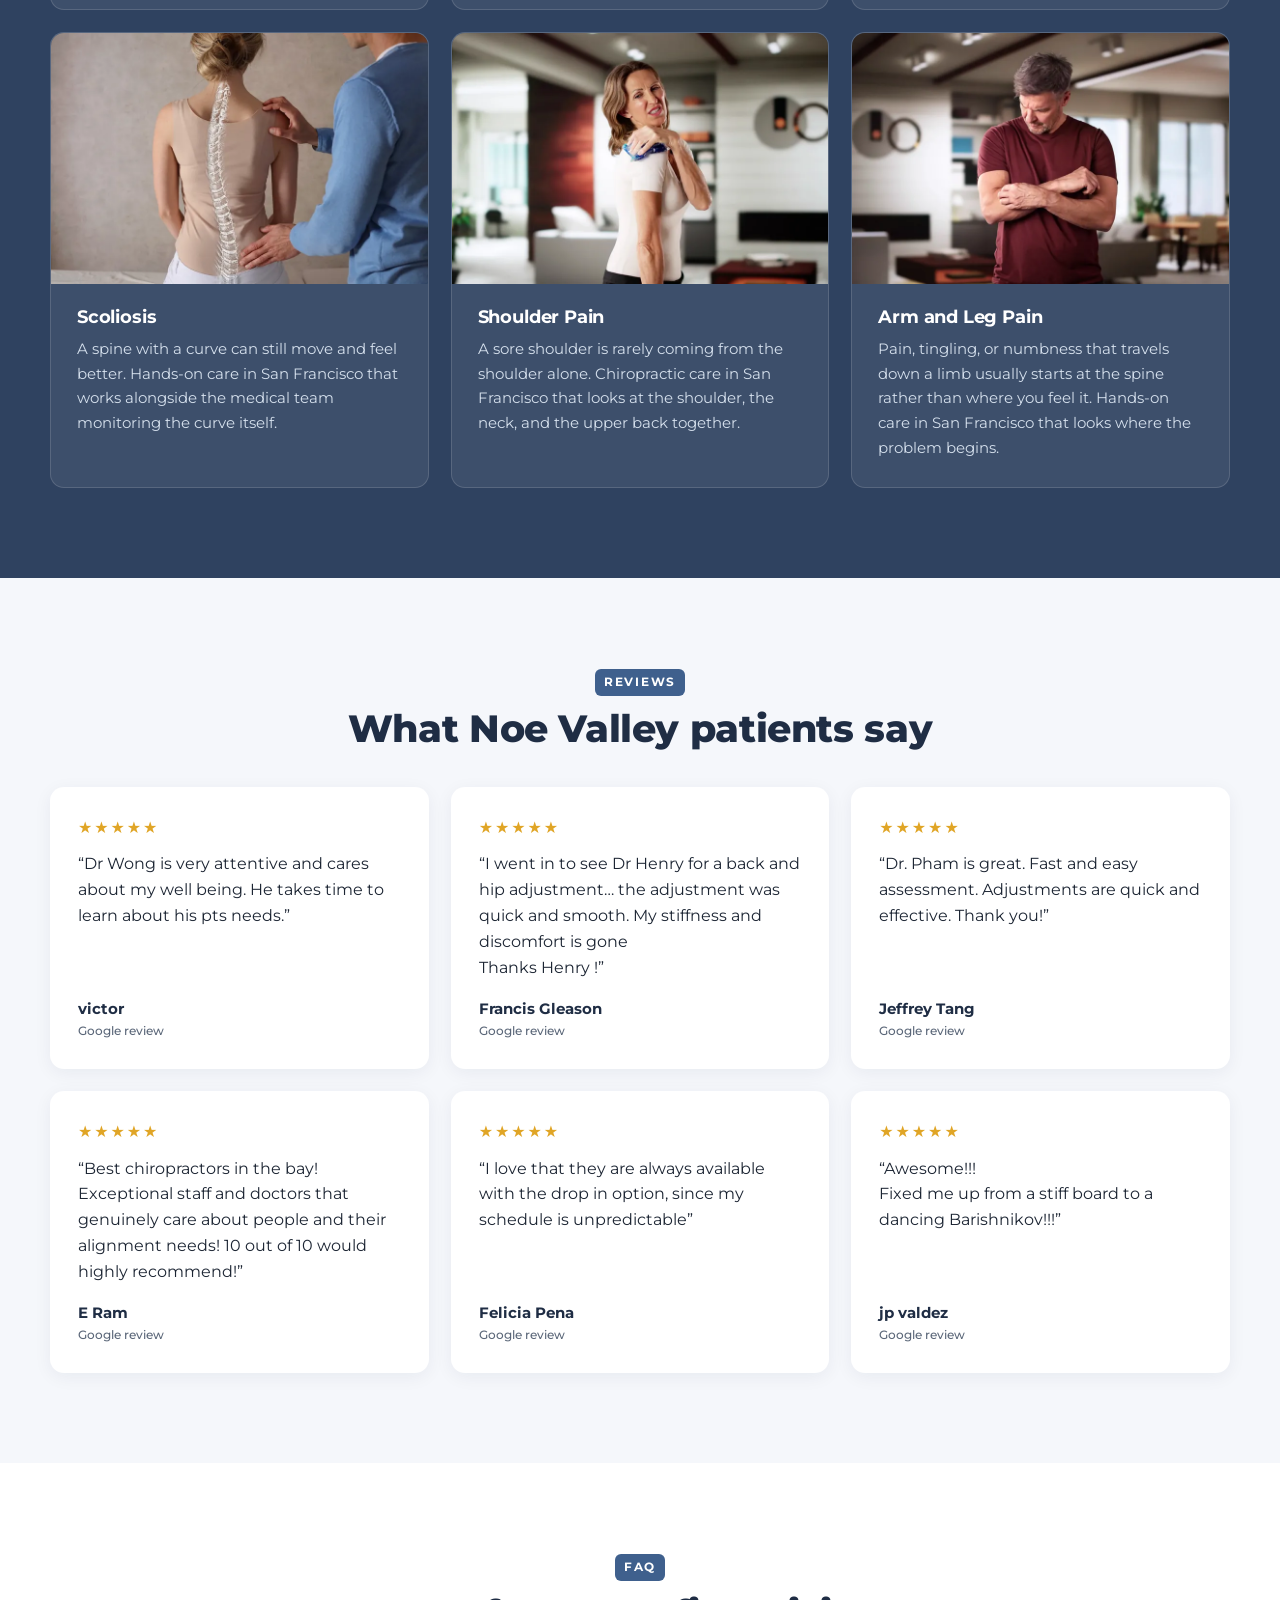
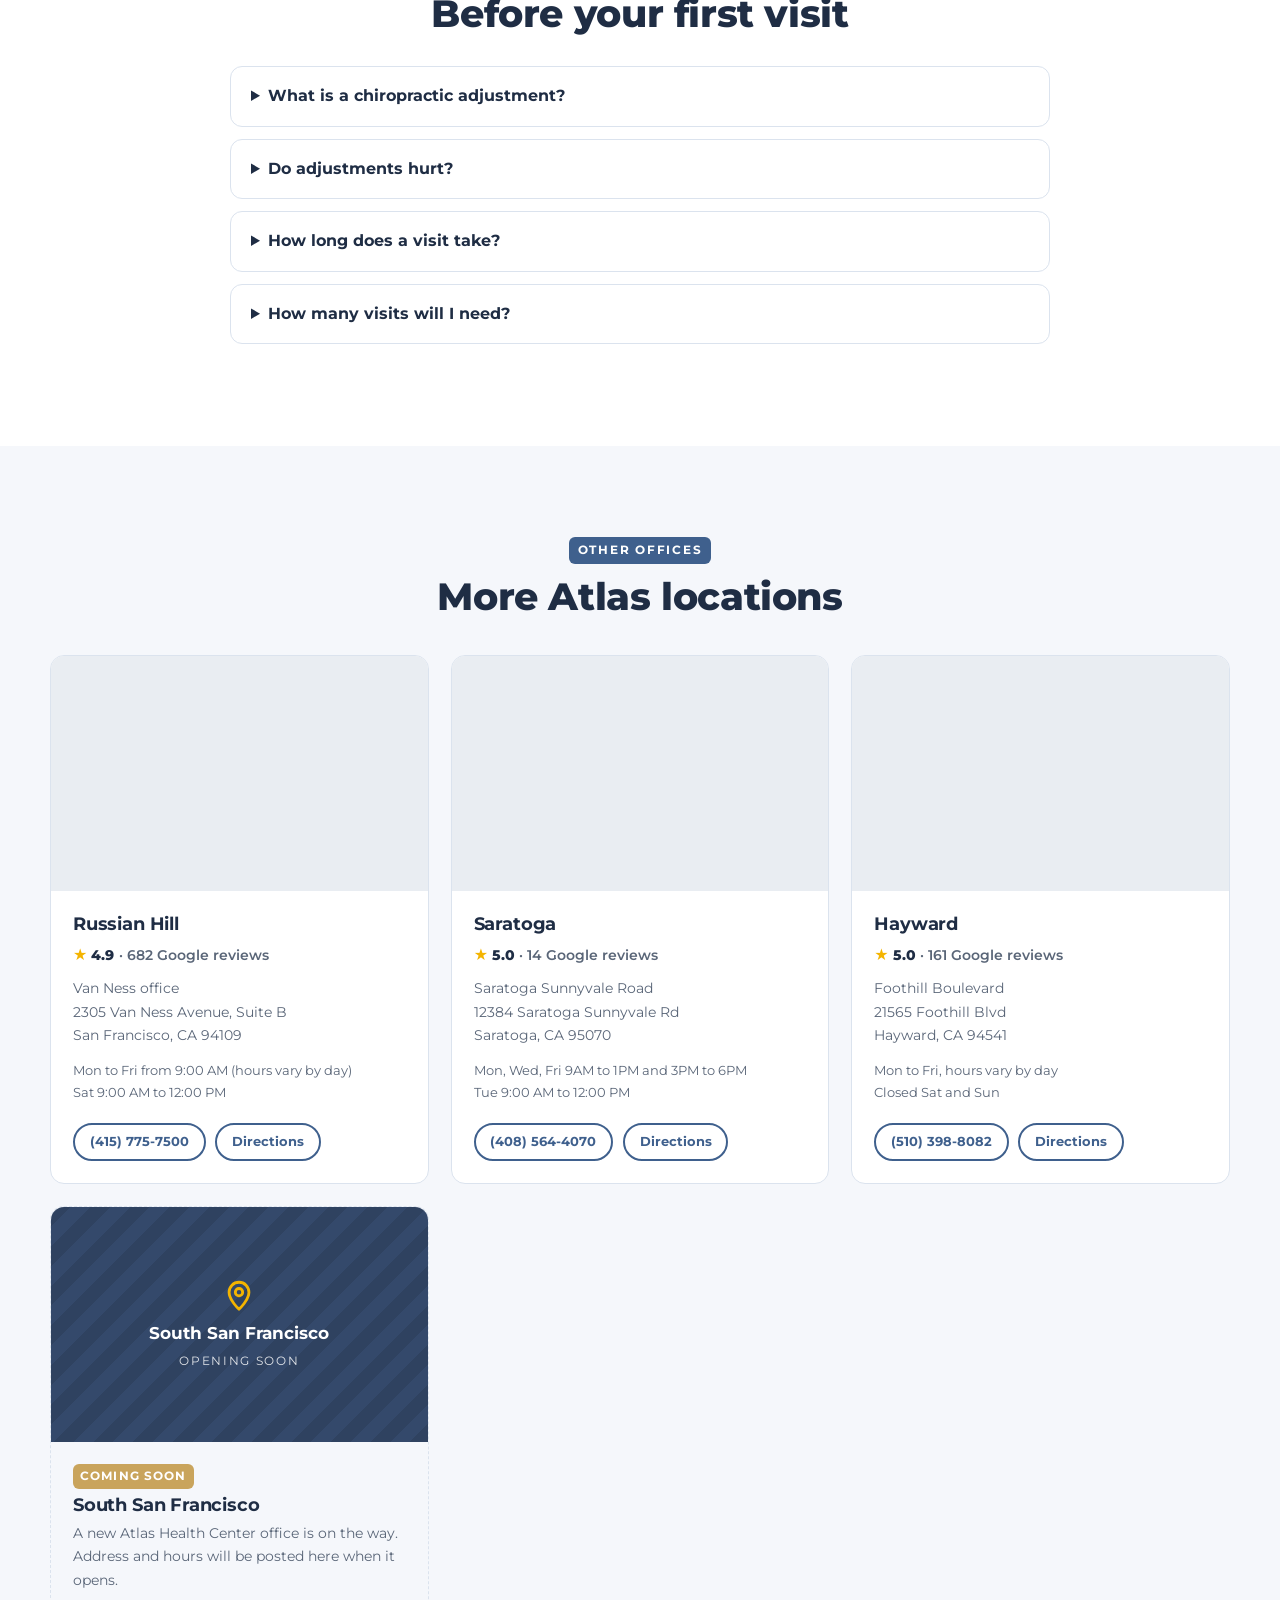
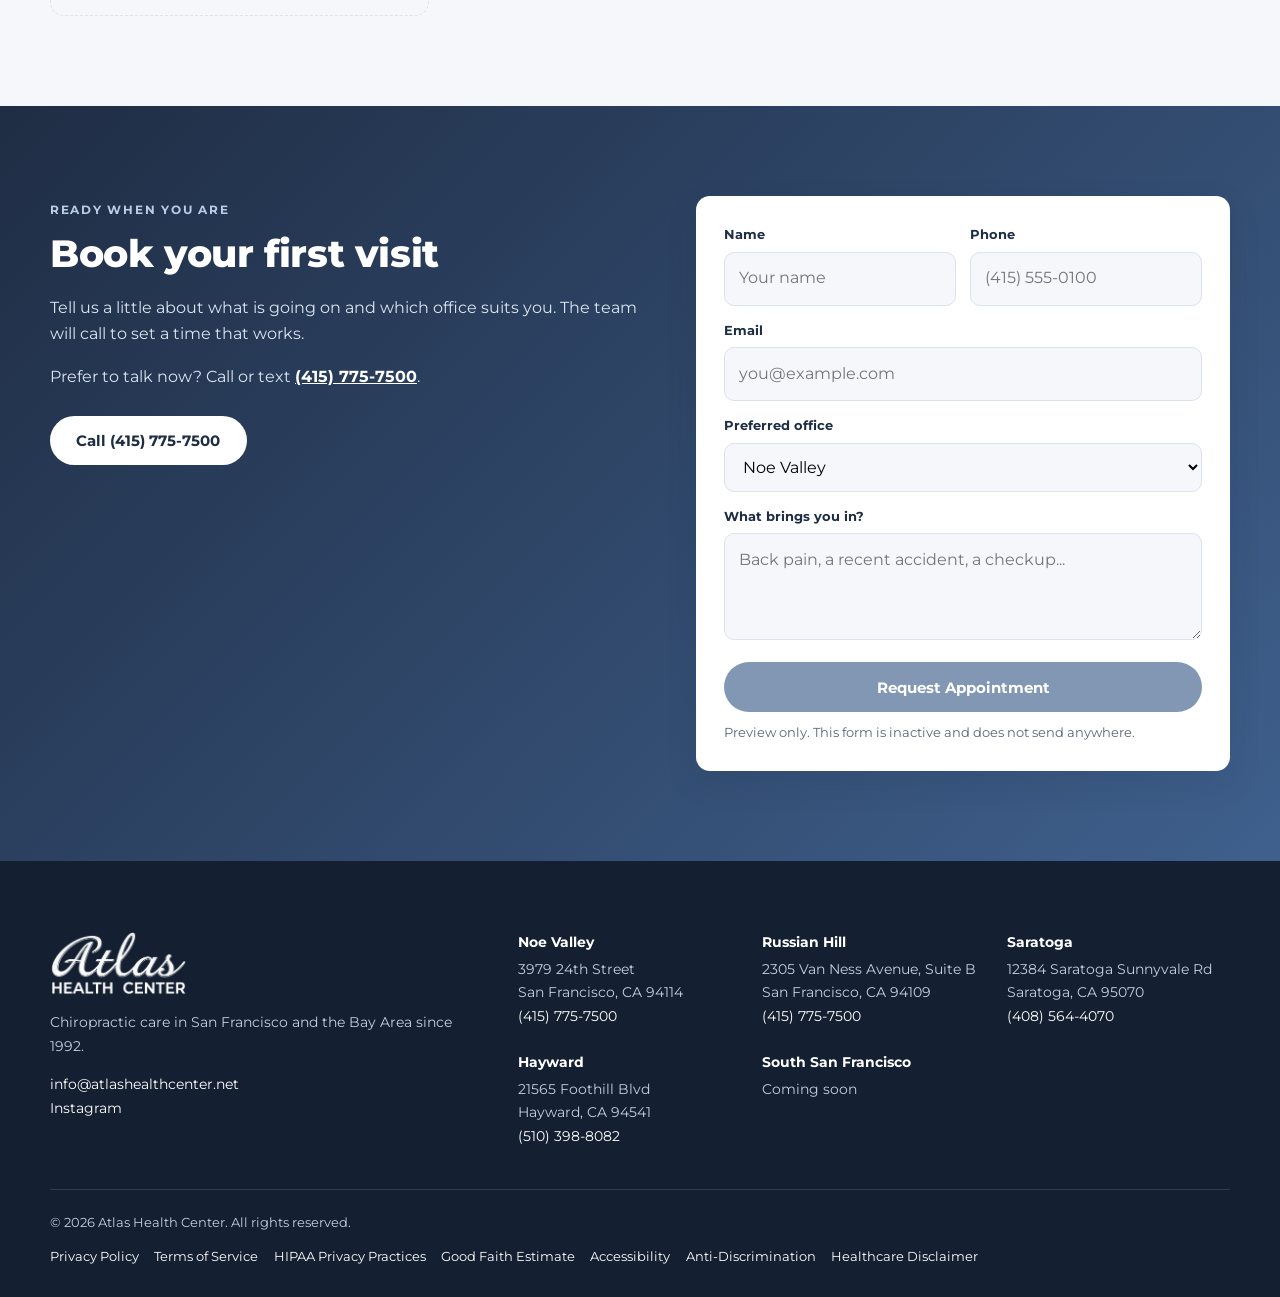
==== commit 8bace2a9: "Round 2: black hero overlay, Google reviews badge, stock photos on services and conditions, map pins" ====
--- a/noe-valley/index.html
+++ b/noe-valley/index.html
@@ -36,15 +36,15 @@
 <div class="grid team" style="margin-top:36px;max-width:520px;margin-inline:auto"><div class="tm"><img src="../assets/img/t-oyharcabal.jpg" alt="Dr. Henry Oyharcabal, DC" loading="lazy" width="140" height="140"><b>Dr. Henry Oyharcabal, DC</b><span>Founder, Doctor of Chiropractic</span></div><div class="tm"><img src="../assets/img/t-flannery.jpg" alt="Dr. Brian Flannery, DC" loading="lazy" width="140" height="140"><b>Dr. Brian Flannery, DC</b><span>Doctor of Chiropractic</span></div></div>
 </div></section>
 
-<section style="padding-top:0"><div class="wrap">
+<section id="nv-services" style="padding-top:0"><div class="wrap">
 <div class="center"><span class="eyebrow tag">Services</span><h2>Care offered in Noe Valley</h2></div>
-<div class="grid g3" style="margin-top:36px"><div class="scard"><div class="ic"><svg width="26" height="26" viewBox="0 0 24 24" fill="none" stroke="currentColor" stroke-width="2" stroke-linecap="round"><path d="M12 2v20M8 5h8M7 9.5h10M8 14h8M9 18.5h6"/></svg></div><h3>Chiropractic Care</h3><p>Specific spinal adjustments tailored to what your spine actually needs, not a one-size-fits-all routine, with movement guidance so the relief holds between visits.</p></div><div class="scard"><div class="ic"><svg width="26" height="26" viewBox="0 0 24 24" fill="none" stroke="currentColor" stroke-width="2" stroke-linecap="round" stroke-linejoin="round"><circle cx="13" cy="4" r="2"/><path d="M6 21l3-7 3 2v5M9 14l1-5 4 2 3 3M10 9l-3 2"/></svg></div><h3>Corrective Exercise and Rehab</h3><p>Guided exercise and movement coaching in San Francisco, paired with chiropractic care, so a stiff or sore area can tolerate the work, sport, and day you actually have.</p></div><div class="scard"><div class="ic"><svg width="26" height="26" viewBox="0 0 24 24" fill="none" stroke="currentColor" stroke-width="2" stroke-linecap="round" stroke-linejoin="round"><path d="M5 17h14M5 17v2M19 17v2M3 13l2-6h14l2 6v4H3z"/><circle cx="7.5" cy="14" r="1"/><circle cx="16.5" cy="14" r="1"/></svg></div><h3>Personal Injury and Auto Injury</h3><p>Care in San Francisco after a crash, a fall, or another sudden injury, with notes from the first visit. The first job is an examination, including whether you should be seen medically before we start.</p></div><div class="scard"><div class="ic"><svg width="26" height="26" viewBox="0 0 24 24" fill="none" stroke="currentColor" stroke-width="2" stroke-linecap="round" stroke-linejoin="round"><circle cx="12" cy="6" r="3"/><path d="M8 21v-6l-2-3 3-2h6l3 2-2 3v6"/></svg></div><h3>Pediatric Chiropractic</h3><p>Gentle, specific chiropractic care for kids, from infants to teenagers, matched to a small and growing body and always moving at a child's pace.</p></div><div class="scard"><div class="ic"><svg width="26" height="26" viewBox="0 0 24 24" fill="none" stroke="currentColor" stroke-width="2" stroke-linejoin="round"><path d="M12 20s-7-4.4-7-10a4 4 0 0 1 7-2.6A4 4 0 0 1 19 10c0 5.6-7 10-7 10z"/></svg></div><h3>Prenatal and Women's Health</h3><p>Pregnancy asks a lot of your back and hips. Our prenatal care is low-force, comfortably positioned, and shaped around exactly where you are, so you can move and rest a little easier.</p></div>
+<div class="grid g3" style="margin-top:36px"><div class="scard has-img"><img class="simg" src="../assets/img/stock/chiropractic-care.webp" alt="Hands-on chiropractic care for the lower back" loading="lazy" width="780" height="520"><div class="sbody"><h3>Chiropractic Care</h3><p>Specific spinal adjustments tailored to what your spine actually needs, not a one-size-fits-all routine, with movement guidance so the relief holds between visits.</p></div></div><div class="scard has-img"><img class="simg" src="../assets/img/stock/corrective-exercise-rehab.webp" alt="Shoulder and arm movement assessment during rehab" loading="lazy" width="780" height="520"><div class="sbody"><h3>Corrective Exercise and Rehab</h3><p>Guided exercise and movement coaching in San Francisco, paired with chiropractic care, so a stiff or sore area can tolerate the work, sport, and day you actually have.</p></div></div><div class="scard has-img"><img class="simg" src="../assets/img/stock/personal-injury-auto.webp" alt="Driver holding a sore neck after a car accident" loading="lazy" width="780" height="520"><div class="sbody"><h3>Personal Injury and Auto Injury</h3><p>Care in San Francisco after a crash, a fall, or another sudden injury, with notes from the first visit. The first job is an examination, including whether you should be seen medically before we start.</p></div></div><div class="scard has-img"><img class="simg" src="../assets/img/stock/pediatric-chiropractic.webp" alt="Gentle chiropractic care for a baby" loading="lazy" width="780" height="520"><div class="sbody"><h3>Pediatric Chiropractic</h3><p>Gentle, specific chiropractic care for kids, from infants to teenagers, matched to a small and growing body and always moving at a child's pace.</p></div></div><div class="scard has-img"><img class="simg" src="../assets/img/stock/prenatal-womens-health.webp" alt="Pregnant woman resting on a sofa" loading="lazy" width="780" height="520"><div class="sbody"><h3>Prenatal and Women's Health</h3><p>Pregnancy asks a lot of your back and hips. Our prenatal care is low-force, comfortably positioned, and shaped around exactly where you are, so you can move and rest a little easier.</p></div></div>
 <div class="scard" style="background:var(--sky);border-color:var(--sky)"><h3>Your first visit</h3><p>Start with a conversation and a careful exam, with digital X-rays on site if you need them.</p><p style="margin-top:14px"><a class="btn btn-primary" href="#book">Book a Visit</a></p></div></div>
 </div></section>
 
-<section class="band"><div class="wrap">
+<section class="band" id="nv-conditions"><div class="wrap">
 <div class="center"><span class="eyebrow">Conditions</span><h2>Common reasons people visit</h2></div>
-<div class="grid g3" style="margin-top:36px"><div class="scard"><div class="ic"><svg width="26" height="26" viewBox="0 0 24 24" fill="none" stroke="currentColor" stroke-width="2" stroke-linecap="round"><path d="M12 2v20M8 5h8M7 9.5h10M8 14h8M9 18.5h6"/></svg></div><h3>Back Pain</h3><p>Most back pain has a reason, and finding it beats guessing at it. Chiropractic care at Atlas Health Center is built around how you actually move, sit, and sleep.</p></div><div class="scard"><div class="ic"><svg width="26" height="26" viewBox="0 0 24 24" fill="none" stroke="currentColor" stroke-width="2" stroke-linecap="round"><path d="M12 2v20M8 5h8M7 9.5h10M8 14h8M9 18.5h6"/></svg></div><h3>Neck Pain</h3><p>The desk, the phone, and the pillow you actually use matter more than most advice admits. Care in San Francisco that looks for why your neck hurts, then plans around your day.</p></div><div class="scard"><div class="ic"><svg width="26" height="26" viewBox="0 0 24 24" fill="none" stroke="currentColor" stroke-width="2" stroke-linecap="round"><path d="M8 21v-3a6 6 0 1 1 8 0v3"/><path d="M14 8l-2 3h3l-2 3"/></svg></div><h3>Headaches and Migraines</h3><p>A lot of headaches start in the neck and shoulders. Chiropractic care in San Francisco that works there first, with a simple plan around your triggers and your days.</p></div><div class="scard"><div class="ic"><svg width="26" height="26" viewBox="0 0 24 24" fill="none" stroke="currentColor" stroke-width="2" stroke-linecap="round"><path d="M12 2v20M8 5h8M7 9.5h10M8 14h8M9 18.5h6"/></svg></div><h3>Scoliosis</h3><p>A spine with a curve can still move and feel better. Hands-on care in San Francisco that works alongside the medical team monitoring the curve itself.</p></div><div class="scard"><div class="ic"><svg width="26" height="26" viewBox="0 0 24 24" fill="none" stroke="currentColor" stroke-width="2" stroke-linecap="round" stroke-linejoin="round"><circle cx="13" cy="4" r="2"/><path d="M6 21l3-7 3 2v5M9 14l1-5 4 2 3 3M10 9l-3 2"/></svg></div><h3>Shoulder Pain</h3><p>A sore shoulder is rarely coming from the shoulder alone. Chiropractic care in San Francisco that looks at the shoulder, the neck, and the upper back together.</p></div><div class="scard"><div class="ic"><svg width="26" height="26" viewBox="0 0 24 24" fill="none" stroke="currentColor" stroke-width="2" stroke-linejoin="round"><path d="M13 2L4 14h7l-1 8 9-12h-7z"/></svg></div><h3>Arm and Leg Pain</h3><p>Pain, tingling, or numbness that travels down a limb usually starts at the spine rather than where you feel it. Hands-on care in San Francisco that looks where the problem begins.</p></div></div>
+<div class="grid g3" style="margin-top:36px"><div class="scard has-img"><img class="simg" src="../assets/img/stock/back-pain.webp" alt="Woman at a desk holding her lower back" loading="lazy" width="780" height="520"><div class="sbody"><h3>Back Pain</h3><p>Most back pain has a reason, and finding it beats guessing at it. Chiropractic care at Atlas Health Center is built around how you actually move, sit, and sleep.</p></div></div><div class="scard has-img"><img class="simg" src="../assets/img/stock/neck-pain.webp" alt="Man rubbing the back of a sore neck" loading="lazy" width="780" height="520"><div class="sbody"><h3>Neck Pain</h3><p>The desk, the phone, and the pillow you actually use matter more than most advice admits. Care in San Francisco that looks for why your neck hurts, then plans around your day.</p></div></div><div class="scard has-img"><img class="simg" src="../assets/img/stock/headaches-migraines.webp" alt="Woman on a sofa holding her head with a headache" loading="lazy" width="780" height="520"><div class="sbody"><h3>Headaches and Migraines</h3><p>A lot of headaches start in the neck and shoulders. Chiropractic care in San Francisco that works there first, with a simple plan around your triggers and your days.</p></div></div><div class="scard has-img"><img class="simg" src="../assets/img/stock/scoliosis.webp" alt="Spine curve illustrated on a woman's back" loading="lazy" width="780" height="520"><div class="sbody"><h3>Scoliosis</h3><p>A spine with a curve can still move and feel better. Hands-on care in San Francisco that works alongside the medical team monitoring the curve itself.</p></div></div><div class="scard has-img"><img class="simg" src="../assets/img/stock/shoulder-pain.webp" alt="Woman holding a sore shoulder" loading="lazy" width="780" height="520"><div class="sbody"><h3>Shoulder Pain</h3><p>A sore shoulder is rarely coming from the shoulder alone. Chiropractic care in San Francisco that looks at the shoulder, the neck, and the upper back together.</p></div></div><div class="scard has-img"><img class="simg" src="../assets/img/stock/arm-leg-pain.webp" alt="Man holding a sore elbow" loading="lazy" width="780" height="520"><div class="sbody"><h3>Arm and Leg Pain</h3><p>Pain, tingling, or numbness that travels down a limb usually starts at the spine rather than where you feel it. Hands-on care in San Francisco that looks where the problem begins.</p></div></div></div>
 </div></section>
 
 <section class="reviews"><div class="wrap">
@@ -57,12 +57,12 @@
 <div style="margin-top:30px"><details><summary>What is a chiropractic adjustment?</summary><p>A specific, controlled movement applied to a joint that has stiffened and stopped moving the way it should. Restoring that movement takes pressure off the irritated tissue around it and lets the area settle. The force is matched to you rather than to a fixed routine, so an adjustment for a 70-year-old and one for an athlete do not look the same.</p></details><details><summary>Do adjustments hurt?</summary><p>Usually not. Most people describe pressure and a quick movement, often with an audible release, and feel looser straight afterwards. If an area is already very irritated it can be briefly tender, and some people feel mildly achy the next day, which settles. Nothing here should have you bracing yourself, and if it does, tell us and we change the approach.</p></details><details><summary>How long does a visit take?</summary><p>A first visit takes longer because most of it is the conversation and the examination rather than the adjustment. Follow-up visits are usually short. We would rather use the first appointment working out whether we can help than rushing you onto the table.</p></details><details><summary>How many visits will I need?</summary><p>It depends on the problem, how long it has been going on, and how you respond, so anyone who gives you a number before examining you is guessing. We give you a realistic range after the first visit and review it as we go. If it is not helping, we will say so rather than keep booking you in.</p></details></div>
 </div></section>
 
-<section style="background:var(--mist)"><div class="wrap">
+<section id="other-offices" style="background:var(--mist)"><div class="wrap">
 <div class="center"><span class="eyebrow tag">Other offices</span><h2>More Atlas locations</h2></div>
-<div class="grid locs" style="margin-top:36px"><article class="lcard"><div class="ph"><img src="../assets/img/russian-hill-room.jpg" alt="Atlas Health Center Russian Hill office" loading="lazy"></div><div class="bd"><h3>Russian Hill</h3><p class="addr">Van Ness office<br>2305 Van Ness Avenue, Suite B<br>San Francisco, CA 94109</p><p class="hrs">Mon to Fri from 9:00 AM (hours vary by day)<br>Sat 9:00 AM to 12:00 PM</p>
-<div class="acts"><a class="btn btn-outline" href="tel:4157757500">(415) 775-7500</a><a class="btn btn-outline" href="https://www.google.com/maps/search/?api=1&query=2305+Van+Ness+Avenue+San+Francisco+CA+94109" target="_blank" rel="noopener">Directions</a></div></div></article><article class="lcard"><div class="ph"><img src="../assets/img/saratoga.jpg" alt="Atlas Health Center Saratoga office" loading="lazy"></div><div class="bd"><h3>Saratoga</h3><p class="addr">Saratoga Sunnyvale Road<br>12384 Saratoga Sunnyvale Rd<br>Saratoga, CA 95070</p><p class="hrs">Mon, Wed, Fri 9AM to 1PM and 3PM to 6PM<br>Tue 9:00 AM to 12:00 PM</p>
-<div class="acts"><a class="btn btn-outline" href="tel:4085644070">(408) 564-4070</a><a class="btn btn-outline" href="https://www.google.com/maps/search/?api=1&query=12384+Saratoga+Sunnyvale+Rd+Saratoga+CA+95070" target="_blank" rel="noopener">Directions</a></div></div></article><article class="lcard"><div class="ph"><div class="mono">Hayward office</div></div><div class="bd"><h3>Hayward</h3><p class="addr">Foothill Boulevard<br>21565 Foothill Blvd<br>Hayward, CA 94541</p><p class="hrs">Mon to Fri, hours vary by day<br>Closed Sat and Sun</p>
-<div class="acts"><a class="btn btn-outline" href="tel:5103988082">(510) 398-8082</a><a class="btn btn-outline" href="https://www.google.com/maps/search/?api=1&query=21565+Foothill+Blvd+Hayward+CA+94541" target="_blank" rel="noopener">Directions</a></div></div></article><article class="lcard soon"><div class="ph"><div class="mono">South San Francisco</div></div><div class="bd"><span class="badge">Coming soon</span><h3>South San Francisco</h3><p class="addr">A new Atlas Health Center office is on the way. Address and hours will be posted here when it opens.</p></div></article></div>
+<div class="grid locs" style="margin-top:36px"><article class="lcard"><div class="ph map"><iframe src="https://maps.google.com/maps?q=Atlas+Health+Center%2C+2305+Van+Ness+Ave+%23b%2C+San+Francisco%2C+CA+94109&amp;z=15&amp;output=embed" title="Map with a pin at Atlas Health Center Russian Hill" loading="lazy" referrerpolicy="no-referrer-when-downgrade" allowfullscreen></iframe></div><div class="bd"><h3>Russian Hill</h3><a class="lrate" href="https://search.google.com/local/reviews?placeid=ChIJpQTW1OmAhYARqmCM7pTU0ZQ" target="_blank" rel="noopener"><span aria-hidden="true">&#9733;</span> 4.9 <span>&middot; 682 Google reviews</span></a><p class="addr">Van Ness office<br>2305 Van Ness Avenue, Suite B<br>San Francisco, CA 94109</p><p class="hrs">Mon to Fri from 9:00 AM (hours vary by day)<br>Sat 9:00 AM to 12:00 PM</p>
+<div class="acts"><a class="btn btn-outline" href="tel:4157757500">(415) 775-7500</a><a class="btn btn-outline" href="https://www.google.com/maps/search/?api=1&query=2305+Van+Ness+Avenue+San+Francisco+CA+94109" target="_blank" rel="noopener">Directions</a></div></div></article><article class="lcard"><div class="ph map"><iframe src="https://maps.google.com/maps?q=Atlas+Health+Center+Saratoga%2C+12384+Saratoga+Sunnyvale+Rd%2C+Saratoga%2C+CA+95070&amp;z=15&amp;output=embed" title="Map with a pin at Atlas Health Center Saratoga" loading="lazy" referrerpolicy="no-referrer-when-downgrade" allowfullscreen></iframe></div><div class="bd"><h3>Saratoga</h3><a class="lrate" href="https://search.google.com/local/reviews?placeid=ChIJYTGCdim1j4ARN8Z3wP57uIA" target="_blank" rel="noopener"><span aria-hidden="true">&#9733;</span> 5.0 <span>&middot; 14 Google reviews</span></a><p class="addr">Saratoga Sunnyvale Road<br>12384 Saratoga Sunnyvale Rd<br>Saratoga, CA 95070</p><p class="hrs">Mon, Wed, Fri 9AM to 1PM and 3PM to 6PM<br>Tue 9:00 AM to 12:00 PM</p>
+<div class="acts"><a class="btn btn-outline" href="tel:4085644070">(408) 564-4070</a><a class="btn btn-outline" href="https://www.google.com/maps/search/?api=1&query=12384+Saratoga+Sunnyvale+Rd+Saratoga+CA+95070" target="_blank" rel="noopener">Directions</a></div></div></article><article class="lcard"><div class="ph map"><iframe src="https://maps.google.com/maps?q=Atlas+Health+Center%2C+21565+Foothill+Blvd%2C+Hayward%2C+CA+94541&amp;z=15&amp;output=embed" title="Map with a pin at Atlas Health Center Hayward" loading="lazy" referrerpolicy="no-referrer-when-downgrade" allowfullscreen></iframe></div><div class="bd"><h3>Hayward</h3><a class="lrate" href="https://search.google.com/local/reviews?placeid=ChIJc5rcYOGRj4ARilj6sOlWM0s" target="_blank" rel="noopener"><span aria-hidden="true">&#9733;</span> 5.0 <span>&middot; 161 Google reviews</span></a><p class="addr">Foothill Boulevard<br>21565 Foothill Blvd<br>Hayward, CA 94541</p><p class="hrs">Mon to Fri, hours vary by day<br>Closed Sat and Sun</p>
+<div class="acts"><a class="btn btn-outline" href="tel:5103988082">(510) 398-8082</a><a class="btn btn-outline" href="https://www.google.com/maps/search/?api=1&query=21565+Foothill+Blvd+Hayward+CA+94541" target="_blank" rel="noopener">Directions</a></div></div></article><article class="lcard soon"><div class="ph soonph"><div class="soonpin"><svg width="34" height="34" viewBox="0 0 24 24" fill="none" stroke="currentColor" stroke-width="2" stroke-linecap="round" stroke-linejoin="round" aria-hidden="true"><path d="M12 22s7-6.2 7-12a7 7 0 0 0-14 0c0 5.8 7 12 7 12z"/><circle cx="12" cy="10" r="2.6"/></svg><b>South San Francisco</b><span>Opening soon</span></div></div><div class="bd"><span class="badge">Coming soon</span><h3>South San Francisco</h3><p class="addr">A new Atlas Health Center office is on the way. Address and hours will be posted here when it opens.</p></div></article></div>
 </div></section>
 <section class="book" id="book"><div class="wrap split">
 <div><span class="eyebrow" style="color:#b9cde8">Ready when you are</span><h2>Book your first visit</h2>
--- a/assets/css/site.css
+++ b/assets/css/site.css
@@ -23,10 +23,11 @@
 .menu-btn{display:none;background:none;border:0;padding:.5em;cursor:pointer}.menu-btn span{display:block;width:26px;height:3px;background:var(--navy-d);margin:5px 0;border-radius:2px}
 /* hero */
 .hero{position:relative;color:#fff;background:var(--navy-d) center/cover no-repeat;overflow:hidden}
-.hero::before{content:"";position:absolute;inset:0;background:linear-gradient(90deg,rgba(23,34,54,.94) 0%,rgba(23,34,54,.82) 42%,rgba(23,34,54,.35) 100%)}
-.hero .wrap{position:relative;padding:110px 0 170px}.hero h1{color:#fff;max-width:640px}.hero p.lead{font-size:1.12rem;max-width:560px;color:#e3eaf4}
-.hero .eyebrow{color:#b9cde8}.hero-actions{display:flex;gap:.8em;flex-wrap:wrap;margin-top:1.6em}
-.hero-points{display:flex;gap:1.6em;flex-wrap:wrap;margin-top:2em;font-size:.9rem;color:#d6e1ef;padding:0;list-style:none}.hero-points li::before{content:"\2713";margin-right:.45em;color:var(--gold);font-weight:800}
+.hero::before{content:"";position:absolute;inset:0;background:linear-gradient(90deg,rgba(0,0,0,.62) 0%,rgba(0,0,0,.45) 45%,rgba(0,0,0,.18) 100%)}
+.hero h1,.hero p.lead,.hero .eyebrow{text-shadow:0 1px 14px rgba(0,0,0,.35)}
+.hero .wrap{position:relative;padding:84px 0 170px}.hero h1{color:#fff;max-width:640px}.hero p.lead{font-size:1.12rem;max-width:560px;color:#f2f4f7}
+.hero .eyebrow{color:#fff}.hero-actions{display:flex;gap:.8em;flex-wrap:wrap;margin-top:1.6em}.hero p.lead{margin-bottom:.4em}
+.hero-points{display:flex;gap:1.6em;flex-wrap:wrap;margin-top:1.1em;font-size:.9rem;color:#eef1f5;text-shadow:0 1px 8px rgba(0,0,0,.5);padding:0;list-style:none}.hero-points li::before{content:"\2713";margin-right:.45em;color:var(--gold);font-weight:800}
 /* overlap cards */
 .overlap{position:relative;margin-top:-110px;z-index:2}.overlap .wrap{display:grid;grid-template-columns:repeat(3,1fr);gap:22px}
 .ocard{background:#fff;border-radius:var(--radius);box-shadow:var(--shadow);padding:30px 26px;text-align:center}
@@ -54,7 +55,7 @@
 .stars{color:#e0a526;letter-spacing:.12em;font-size:1rem;margin-bottom:10px}.rcard blockquote{margin:0 0 16px;font-size:.98rem;flex:1}.rcard .who{font-weight:700;color:var(--navy-d);font-size:.92rem}.rcard .who small{display:block;font-weight:500;color:var(--muted)}
 /* locations */
 .lcard{background:#fff;border:1px solid var(--line);border-radius:var(--radius);overflow:hidden;display:flex;flex-direction:column}
-.lcard .ph{aspect-ratio:16/10;background:linear-gradient(135deg,var(--navy),var(--blue));display:grid;place-items:center;color:#fff;overflow:hidden}.lcard .ph img{width:100%;height:100%;object-fit:cover}
+.lcard .ph{aspect-ratio:16/10;background:linear-gradient(135deg,var(--navy),var(--blue));display:grid;place-items:center;color:#fff;overflow:hidden}.lcard .ph{position:relative}.lcard .ph img{position:absolute;inset:0;width:100%;height:100%;object-fit:cover}
 .lcard .ph .mono{font-size:.8rem;letter-spacing:.14em;text-transform:uppercase;opacity:.85}
 .lcard .bd{padding:22px;display:flex;flex-direction:column;gap:.35em;flex:1}.lcard h3{margin:0}.lcard .addr{color:var(--muted);font-size:.9rem;margin:0}
 .lcard .hrs{font-size:.84rem;color:var(--muted);margin:.4em 0 0}.lcard .acts{display:flex;gap:.6em;flex-wrap:wrap;margin-top:auto;padding-top:14px}.lcard .acts .btn{padding:.75em 1.1em;font-size:.84rem}
@@ -86,10 +87,32 @@
 .footer img{height:64px;width:auto;margin-bottom:16px}
 .legal{border-top:1px solid rgba(255,255,255,.12);margin-top:40px;padding-top:22px;display:flex;justify-content:space-between;gap:1em;flex-wrap:wrap;font-size:.8rem}.legal nav{display:flex;flex-wrap:wrap;gap:.4em 1.2em}
 .mbar{display:none}
+/* round 2: hero reviews badge */
+.rbadge{display:inline-flex;align-items:center;gap:16px;margin-top:.6em;background:#fff;color:var(--navy-d);text-decoration:none;border-radius:16px;padding:14px 24px 14px 18px;box-shadow:0 14px 34px rgba(0,0,0,.35);border-left:6px solid #f4b400;transition:transform .15s}
+.rbadge:hover{transform:translateY(-2px)}
+.rb-score{font-size:2.9rem;font-weight:800;line-height:1;color:var(--navy-d);letter-spacing:-.02em}
+.rb-txt{display:flex;flex-direction:column;line-height:1.25}
+.rb-stars{color:#f4b400;font-size:1.25rem;letter-spacing:.08em;line-height:1}
+.rb-txt b{font-size:1.08rem;font-weight:800;margin-top:4px}.rb-txt small{font-size:.82rem;color:var(--muted);font-weight:600}
+/* round 2: stock photo cards */
+.scard.has-img{padding:0;overflow:hidden;display:flex;flex-direction:column}
+.scard .simg{width:100%;aspect-ratio:3/2;object-fit:cover;height:auto}
+.scard .sbody{padding:22px 26px 26px}
+.band .scard.has-img{background:rgba(255,255,255,.07)}
+/* round 2: map location cards */
+.lcard .ph.map{background:#e9edf2}
+.lcard .ph.map iframe{position:absolute;inset:0;width:100%;height:100%;border:0}
+.lrate{display:inline-flex;align-items:center;gap:.3em;font-size:.86rem;font-weight:800;color:var(--navy-d);text-decoration:none;margin:.1em 0 .2em}
+.lrate span:first-child{color:#f4b400;font-size:1rem}.lrate span:last-child{font-weight:600;color:var(--muted)}
+.lrate:hover span:last-child{text-decoration:underline}
+.soonph{background:repeating-linear-gradient(135deg,var(--navy) 0 14px,#34496b 14px 28px)!important}
+.soonpin{display:flex;flex-direction:column;align-items:center;gap:4px;text-align:center;color:#fff}
+.soonpin svg{color:#f4b400;margin-bottom:4px}.soonpin b{font-size:1.05rem}.soonpin span{font-size:.75rem;letter-spacing:.14em;text-transform:uppercase;opacity:.85}
 /* responsive */
 @media (max-width:1060px){.nav{display:none}.menu-btn{display:block}.nav.open{display:flex;position:absolute;top:100%;left:0;right:0;flex-direction:column;align-items:flex-start;background:#fff;padding:18px 20px 24px;box-shadow:0 10px 20px rgba(0,0,0,.08);gap:.9em}.header .wrap{position:relative}}
 @media (max-width:900px){.g3,.g4,.locs{grid-template-columns:repeat(2,1fr)}.split,.lhero .split{grid-template-columns:1fr;gap:34px}.overlap .wrap{grid-template-columns:1fr}.ocard.feature{transform:none}.info{grid-template-columns:1fr;margin-top:30px}.fgrid{grid-template-columns:1fr}.explore{grid-template-columns:1fr 1fr}}
-@media (max-width:620px){section{padding:64px 0}.g3,.g4,.g2,.locs{grid-template-columns:1fr}.hero .wrap{padding:64px 0 140px}.hero::before{background:linear-gradient(180deg,rgba(23,34,54,.82),rgba(23,34,54,.92))}
+@media (max-width:620px){section{padding:64px 0}.g3,.g4,.g2,.locs{grid-template-columns:1fr}.hero .wrap{padding:40px 0 140px}.hero::before{background:linear-gradient(180deg,rgba(0,0,0,.5),rgba(0,0,0,.62))}
+.scard .simg{aspect-ratio:16/9}.scard .sbody{padding:18px 22px 22px}.rbadge{padding:12px 18px 12px 14px;gap:12px}.rb-score{font-size:2.3rem}.rb-txt b{font-size:.98rem}.hero-points{gap:.5em 1.2em;font-size:.85rem}
 .head-phone,.head-cta .btn{display:none}.logo img{height:46px}.util .wrap{justify-content:center;text-align:center}.util .hide-m{display:none}
 .facts{grid-template-columns:1fr 1fr}.form .row{grid-template-columns:1fr}.foffices{grid-template-columns:1fr}.explore{grid-template-columns:1fr}.team{grid-template-columns:1fr 1fr}.tm img{width:116px;height:116px}
 .lhero{padding:44px 0 50px}.lhero img{max-height:340px;aspect-ratio:4/5}
